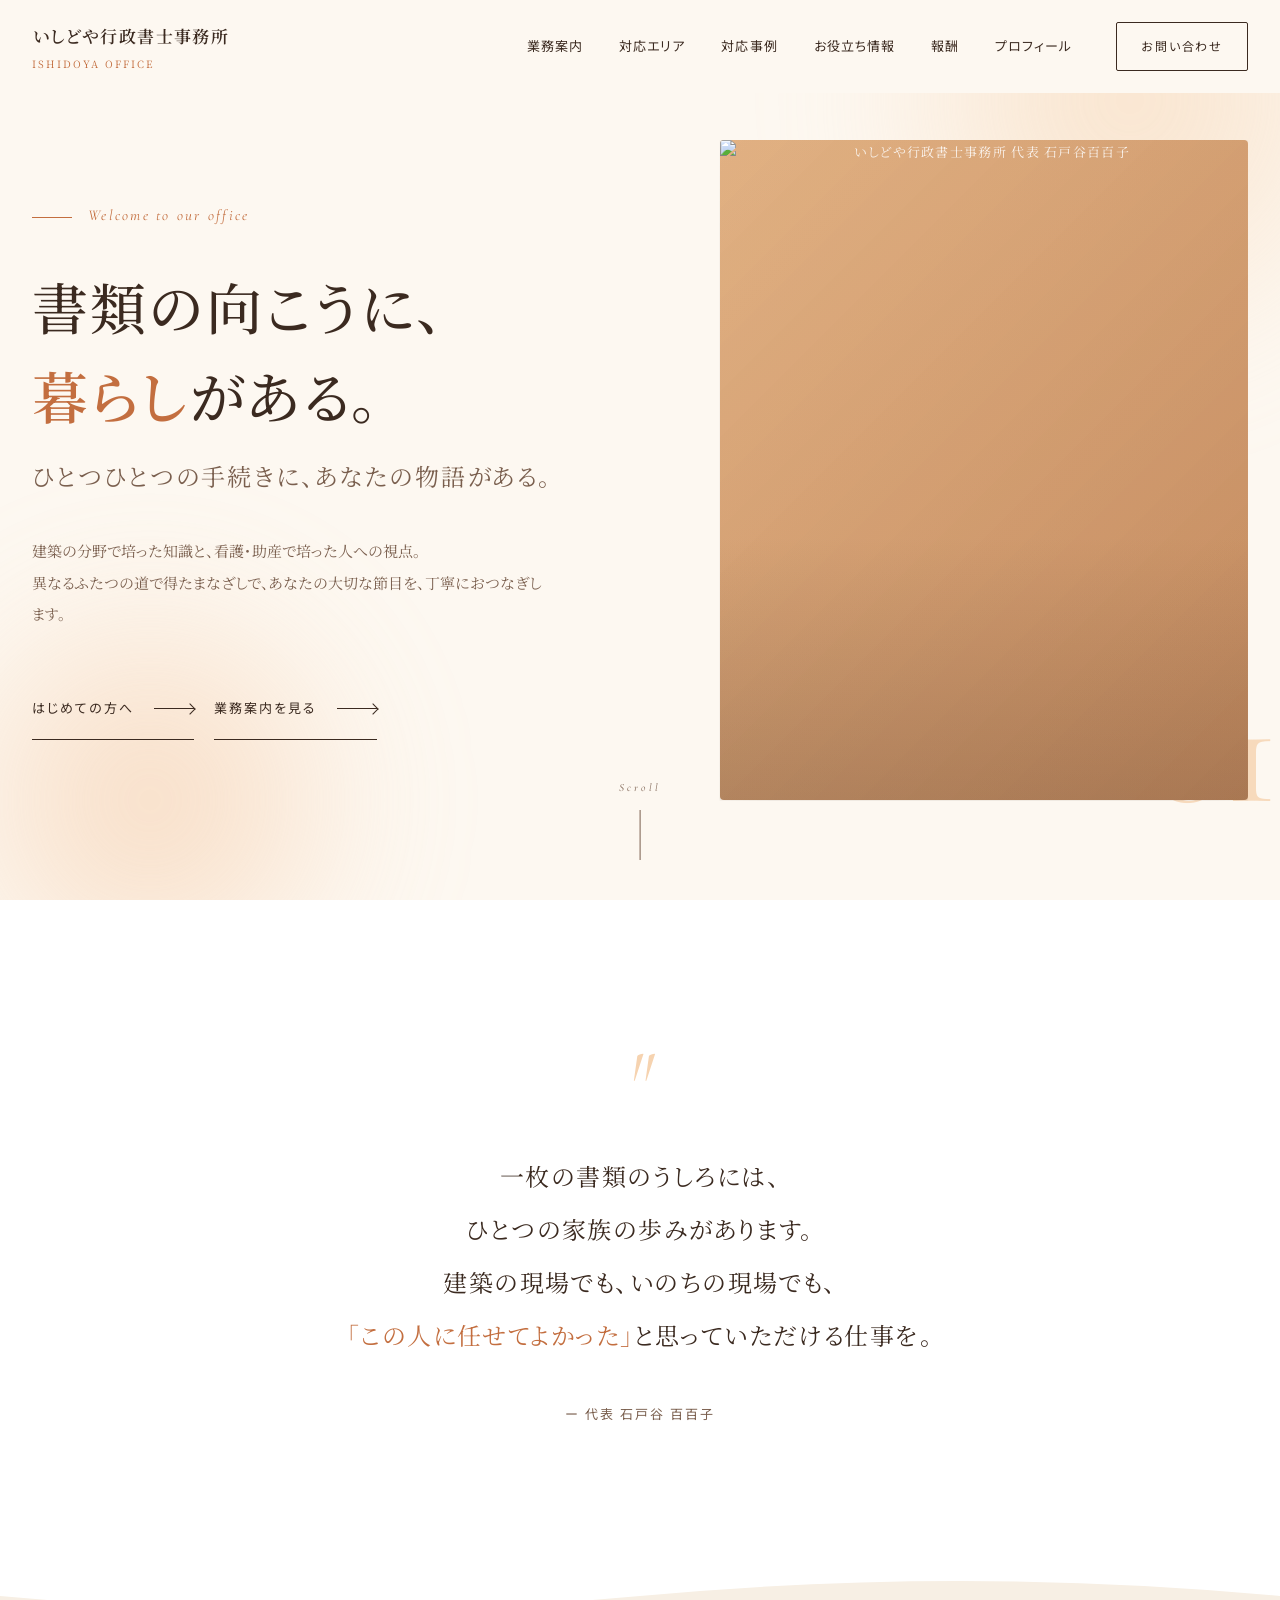
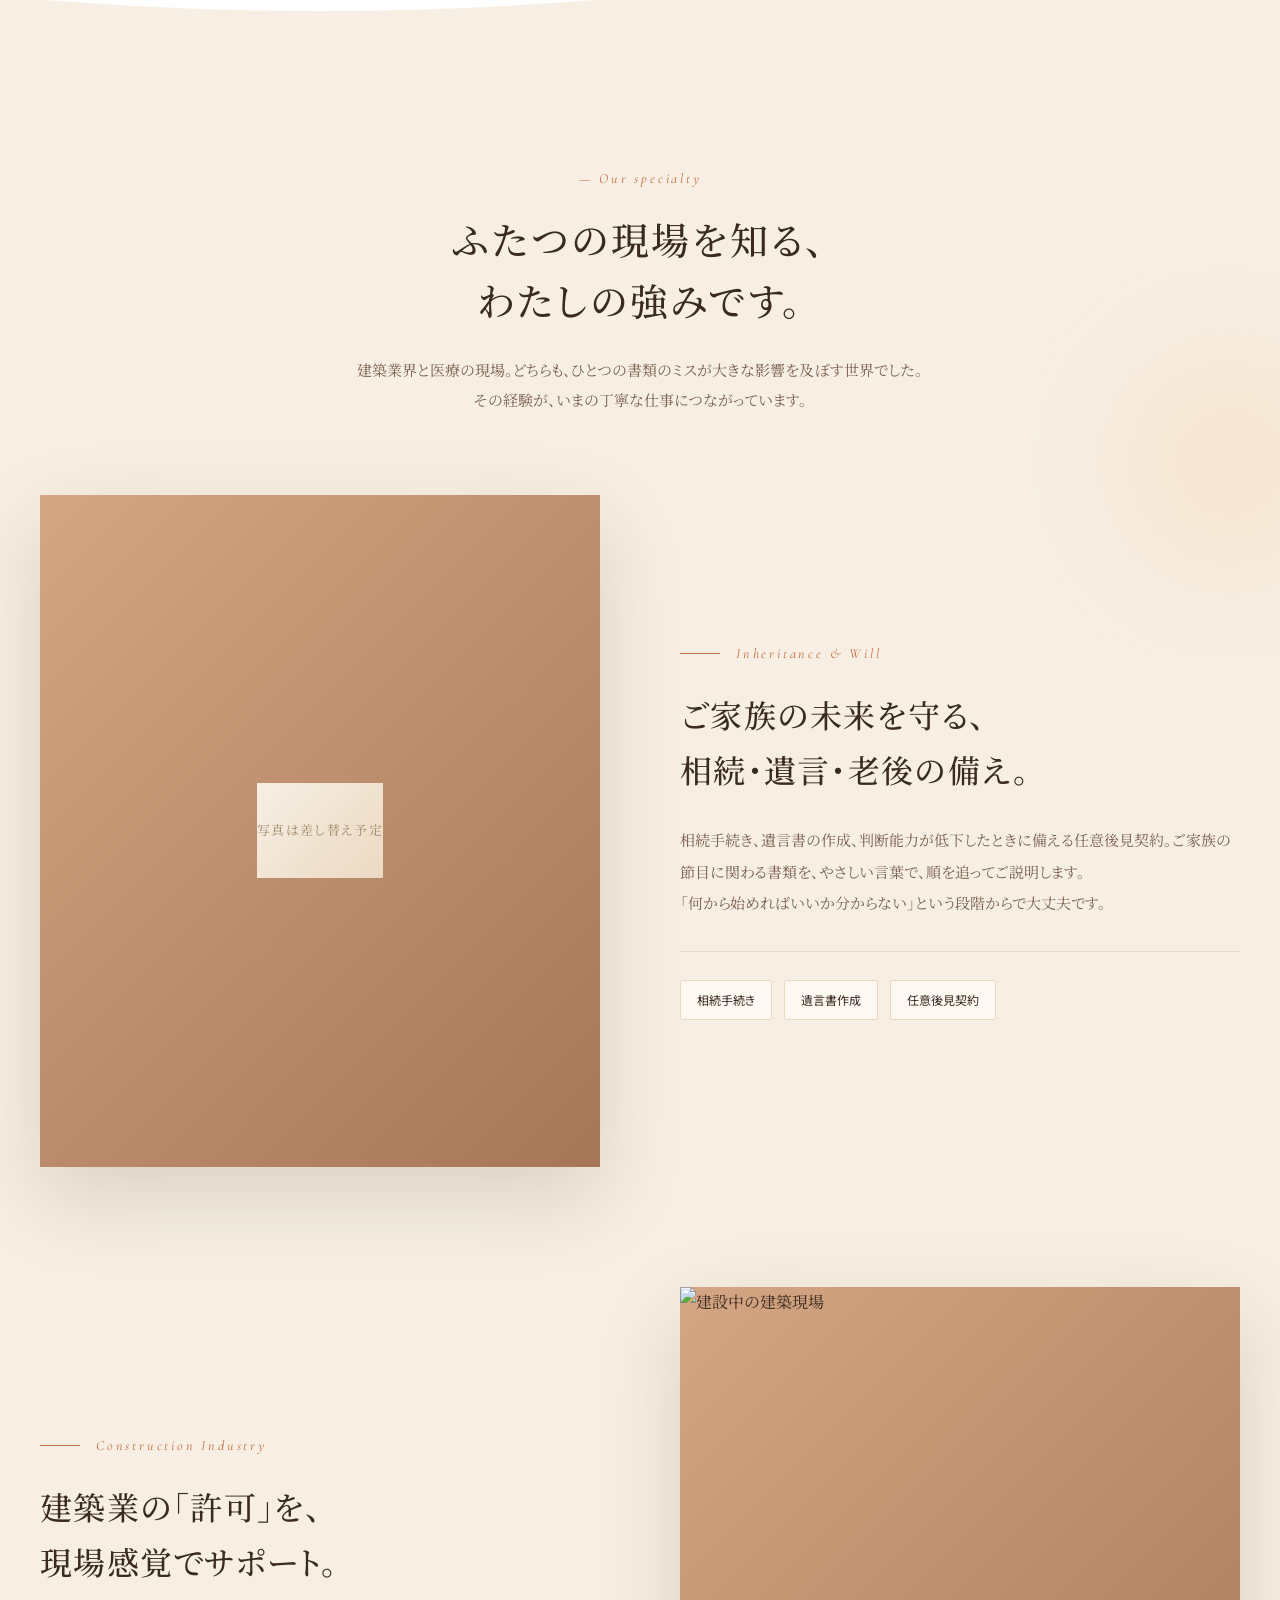
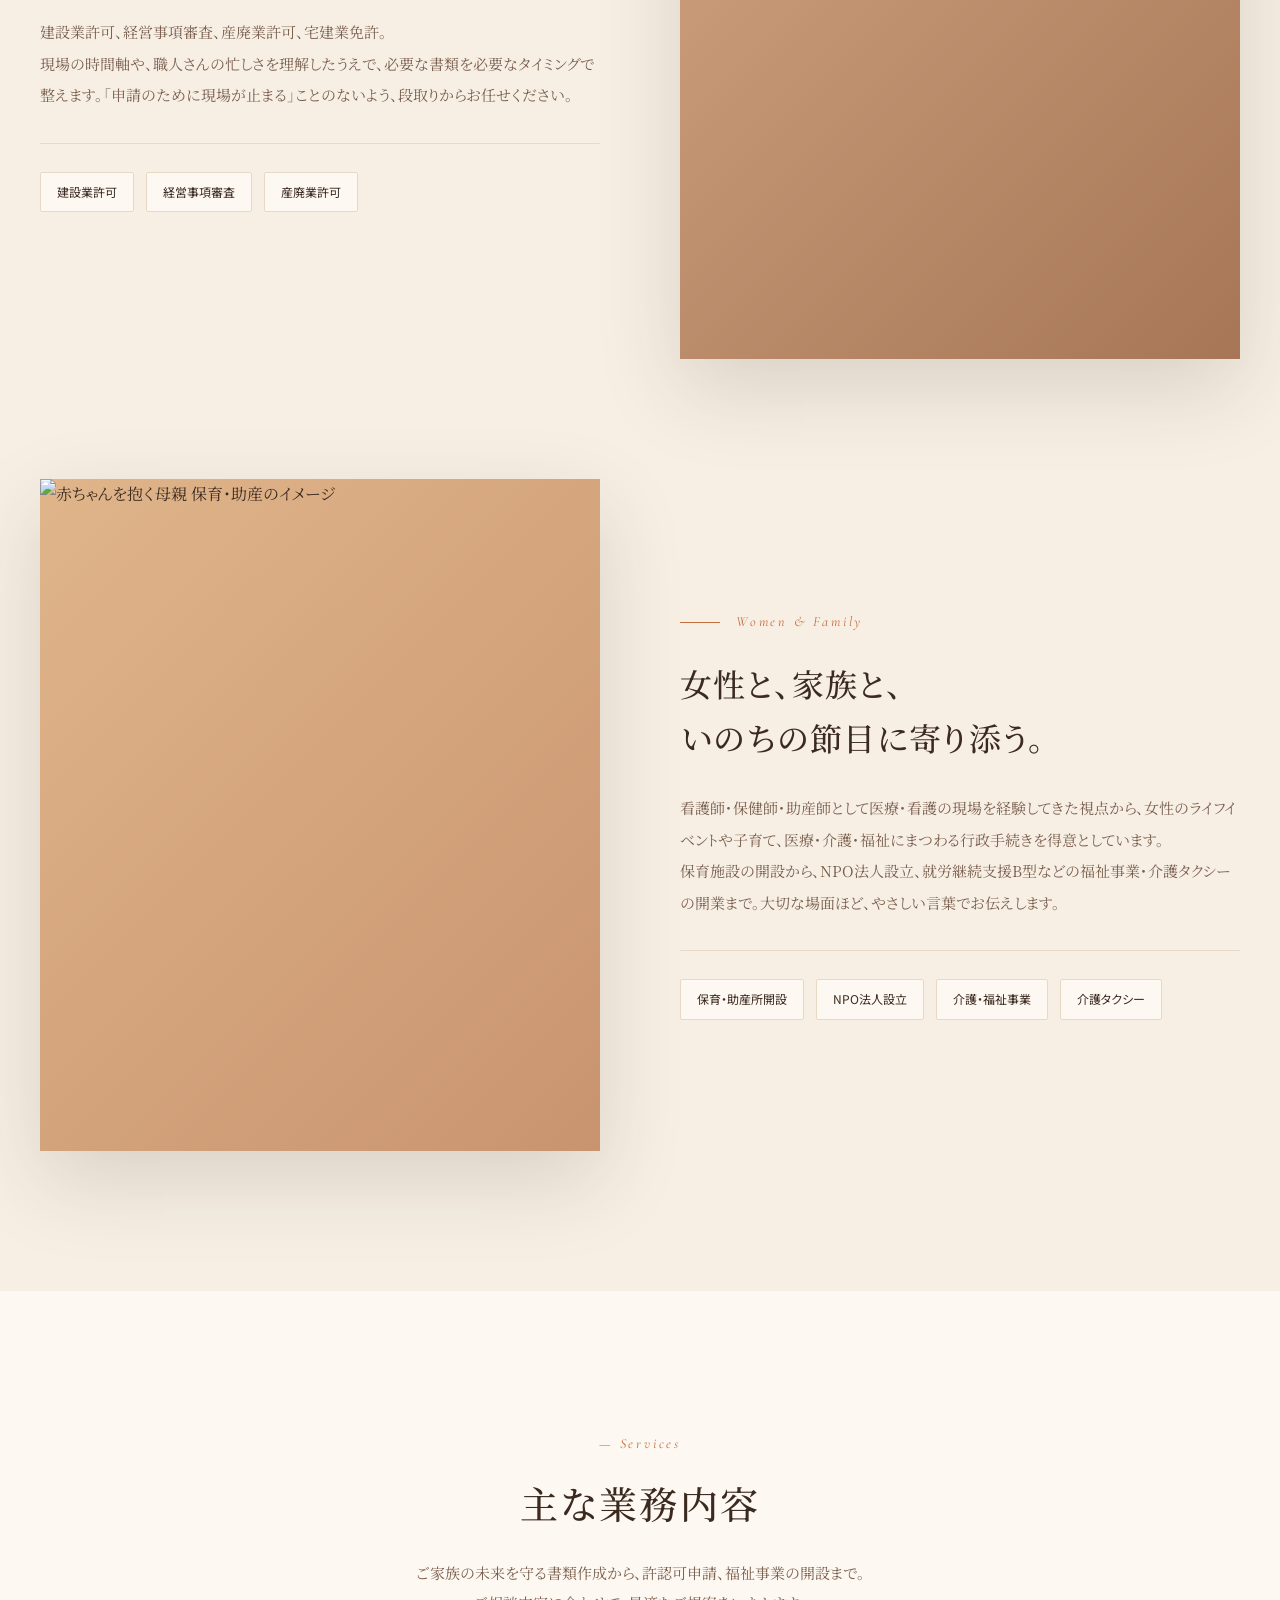
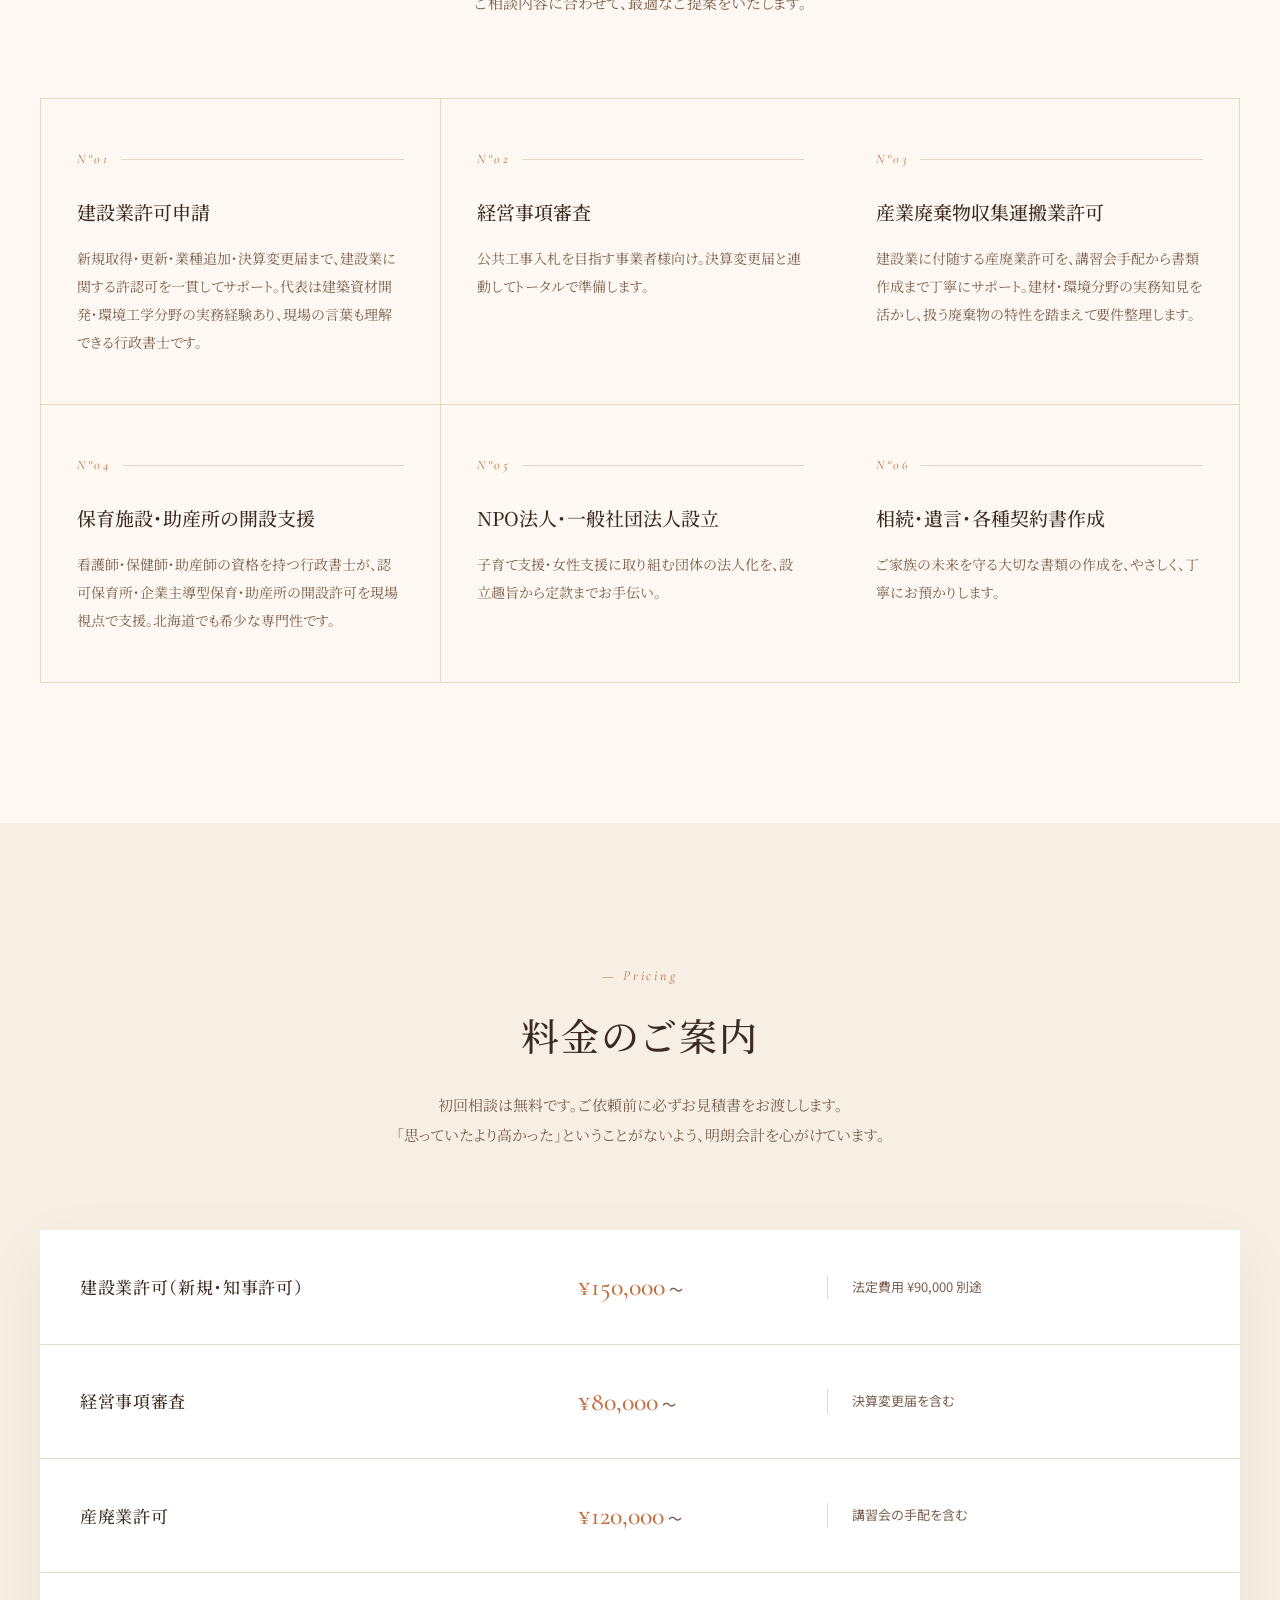
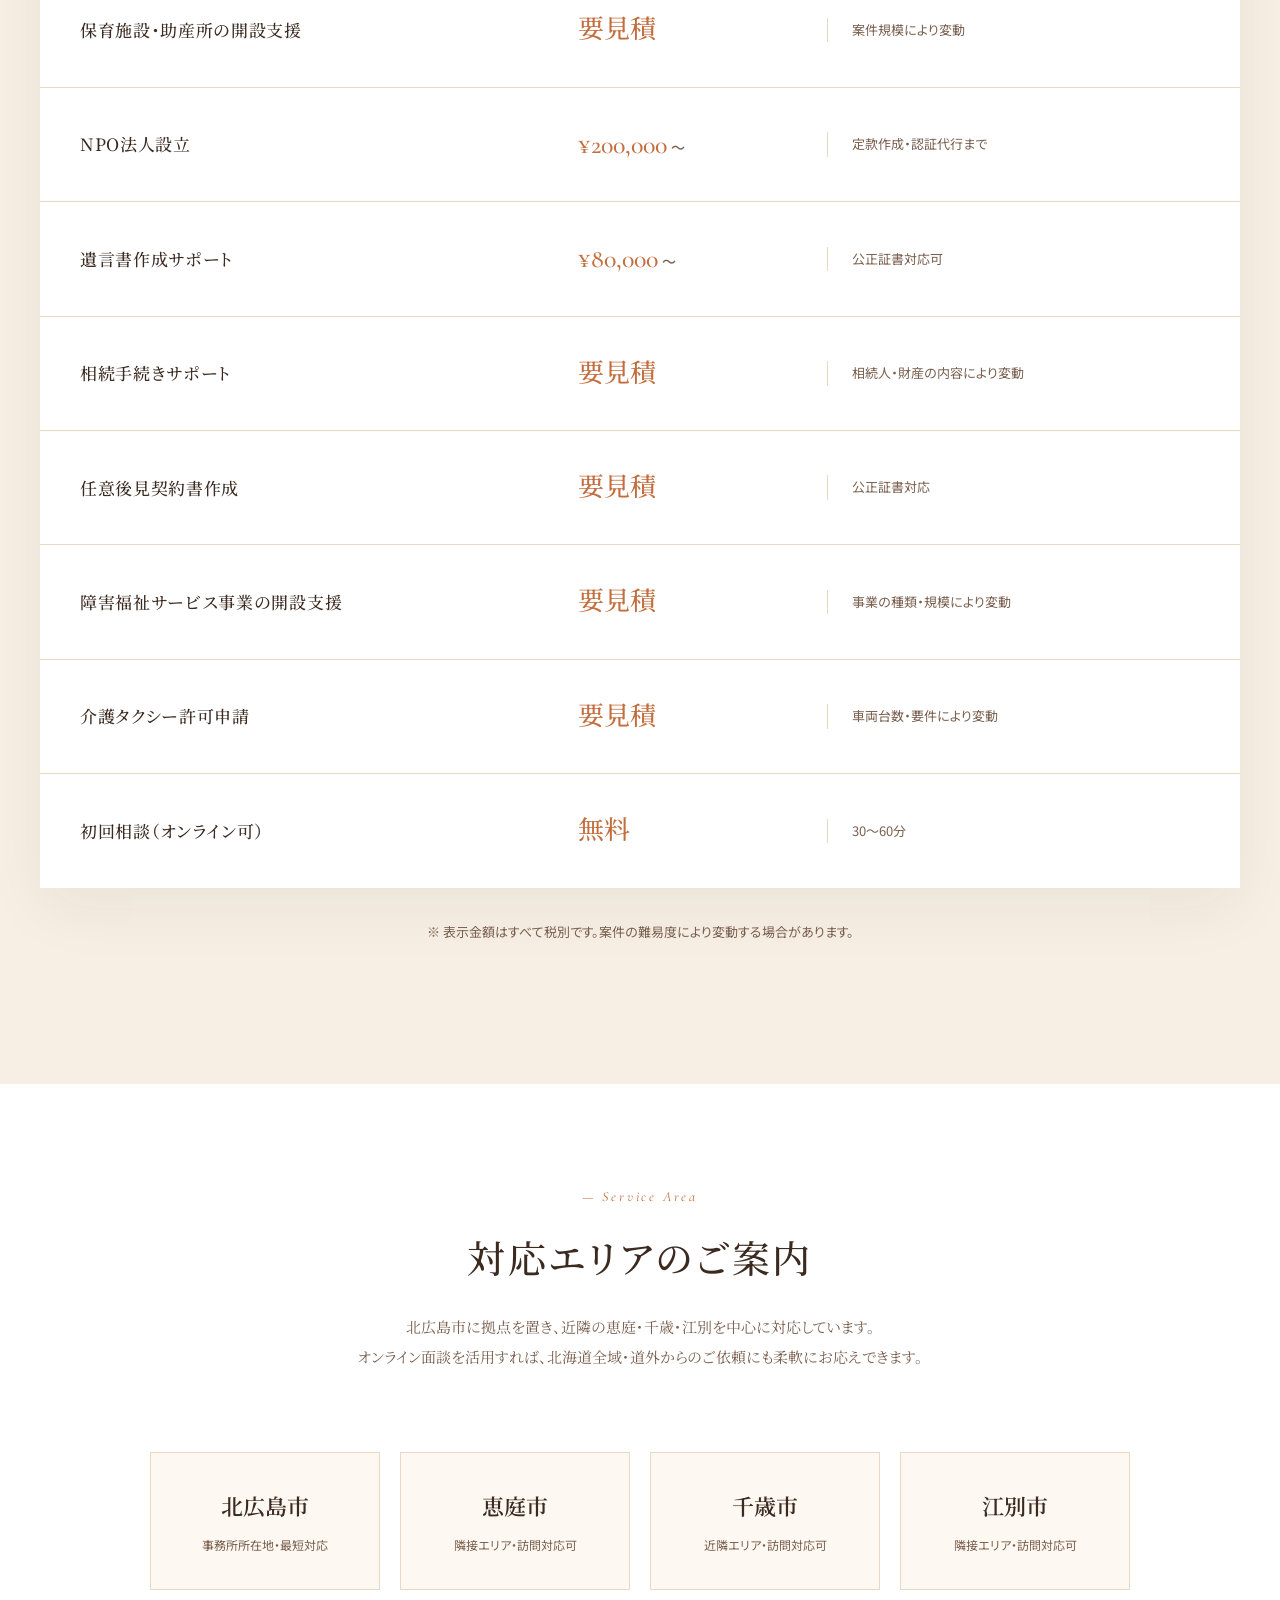
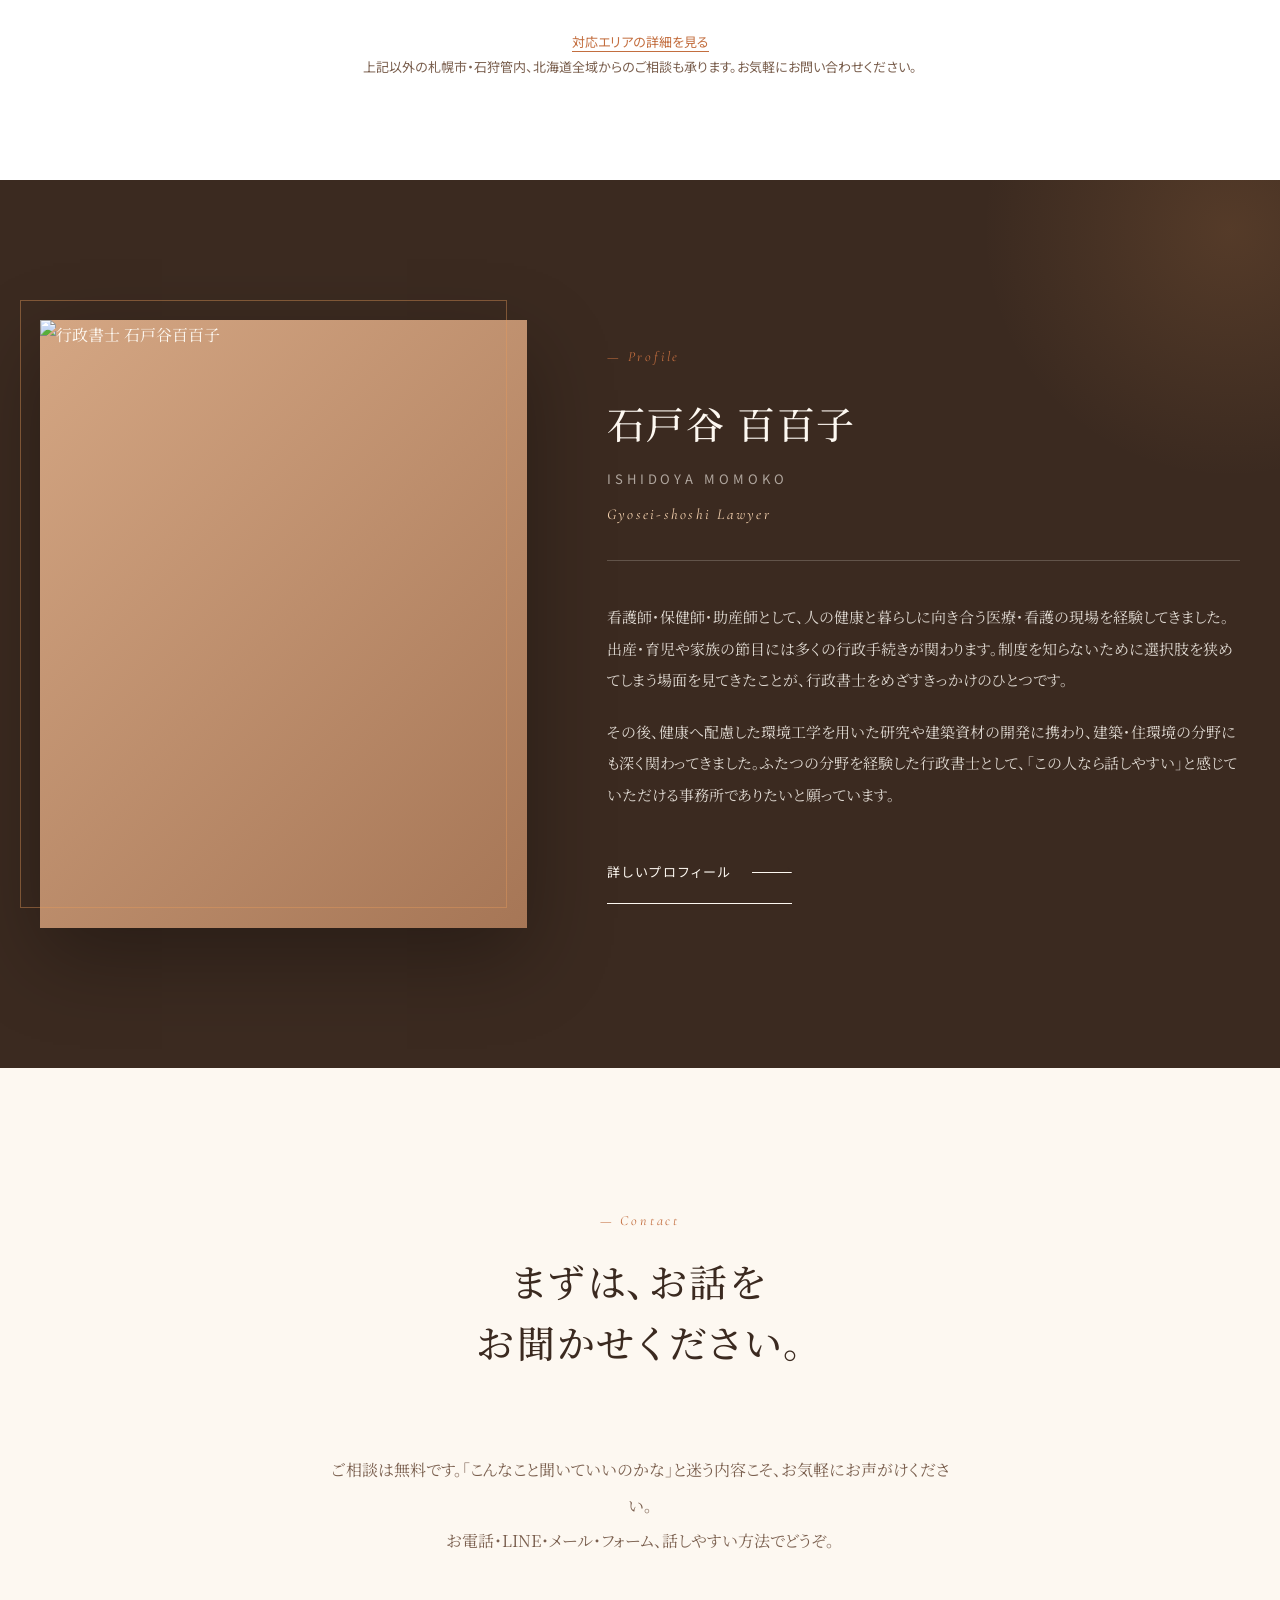
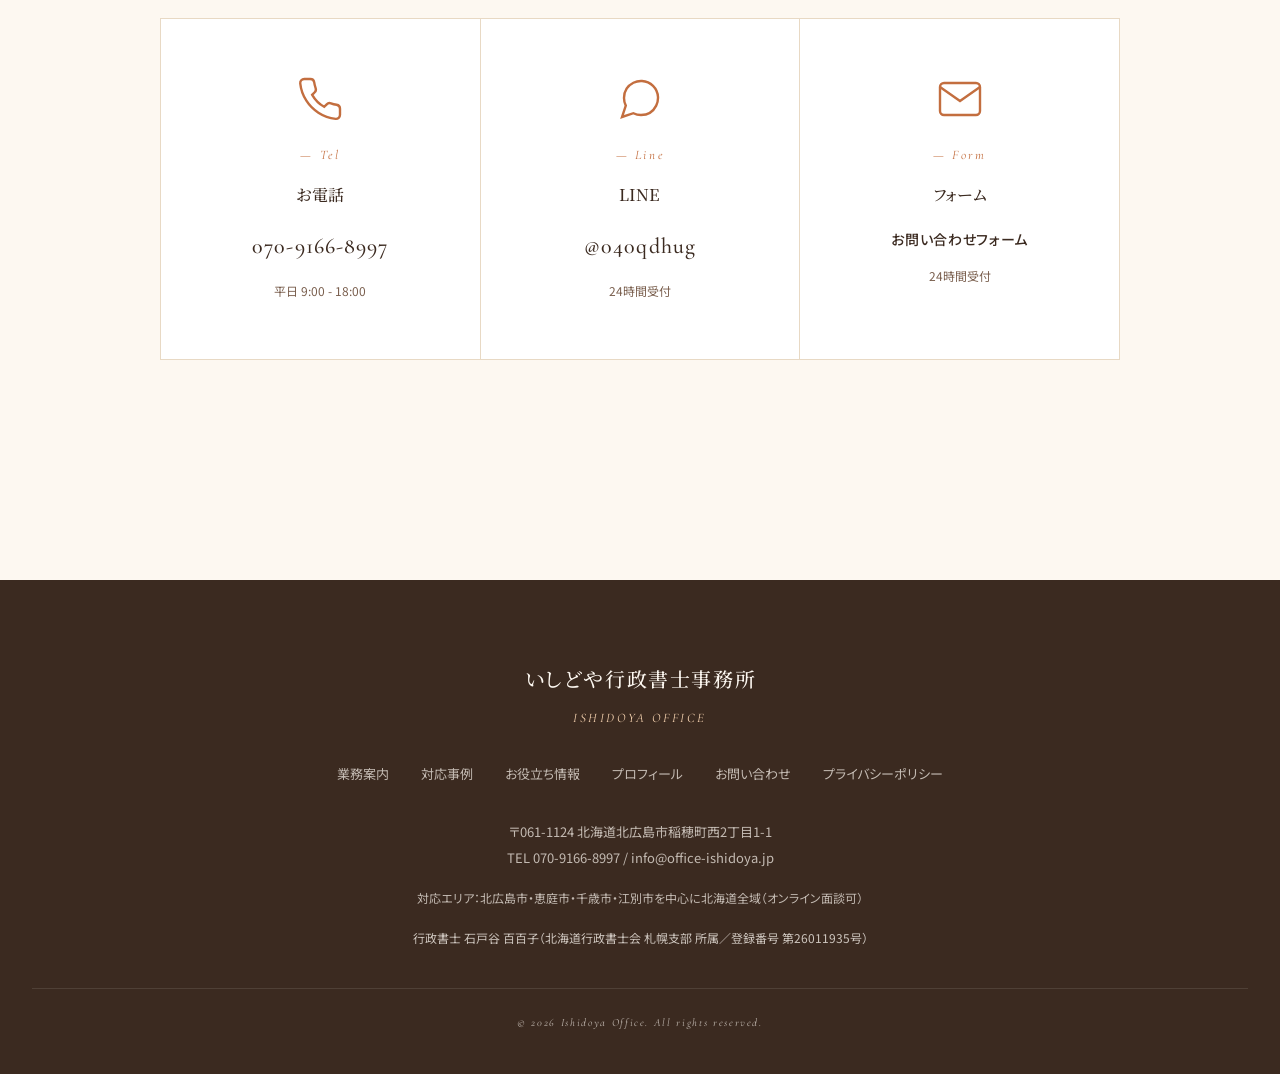
==== index.html @ 7124df92 "表示案: 相続系を先頭にしたTOP・業務案内 Co-Authored-By: Claude Sonnet 5.5 <noreply@anthropic.com>" ====
<!DOCTYPE html><html lang="ja"> <head><meta name="robots" content="noindex,nofollow"><meta charset="UTF-8"><meta name="viewport" content="width=device-width, initial-scale=1.0"><meta name="format-detection" content="telephone=no"><title>いしどや行政書士事務所｜北広島・恵庭・千歳・江別の行政書士</title><meta name="description" content="北広島・恵庭・千歳・江別エリアの行政書士事務所。建設業許可・経営事項審査・産廃業許可から、保育/助産所開設・NPO法人設立・相続・遺言まで対応。看護・助産の知識と建築分野の理解を活かし、地元密着で丁寧にサポートします。初回相談無料・オンライン面談可。"><meta property="og:type" content="website"><meta property="og:title" content="いしどや行政書士事務所｜北広島・恵庭・千歳・江別の行政書士"><meta property="og:description" content="北広島・恵庭・千歳・江別エリアの行政書士事務所。建設業許可・経営事項審査・産廃業許可から、保育/助産所開設・NPO法人設立・相続・遺言まで対応。看護・助産の知識と建築分野の理解を活かし、地元密着で丁寧にサポートします。初回相談無料・オンライン面談可。"><meta property="og:image" content="https://office-ishidoya.jp/ogp.jpg"><meta property="og:site_name" content="いしどや行政書士事務所"><meta property="og:locale" content="ja_JP"><meta name="twitter:card" content="summary_large_image"><meta name="twitter:title" content="いしどや行政書士事務所｜北広島・恵庭・千歳・江別の行政書士"><meta name="twitter:description" content="北広島・恵庭・千歳・江別エリアの行政書士事務所。建設業許可・経営事項審査・産廃業許可から、保育/助産所開設・NPO法人設立・相続・遺言まで対応。看護・助産の知識と建築分野の理解を活かし、地元密着で丁寧にサポートします。初回相談無料・オンライン面談可。"><meta name="twitter:image" content="https://office-ishidoya.jp/ogp.jpg"><link rel="icon" href="https://office-ishidoya.jp/favicon.ico"><link rel="apple-touch-icon" href="https://office-ishidoya.jp/apple-touch-icon.png"><link rel="preconnect" href="https://fonts.googleapis.com"><link rel="preconnect" href="https://fonts.gstatic.com" crossorigin><link href="https://fonts.googleapis.com/css2?family=Noto+Serif+JP:wght@400;500;600;700&family=Noto+Sans+JP:wght@300;400;500;700&family=Cormorant+Garamond:ital,wght@0,400;0,500;1,400;1,500&display=swap" rel="stylesheet">  <noscript><style>.preloader{display:none !important}</style></noscript><link rel="stylesheet" href="style.css"></head> <body><header class="site-header" id="site-header"> <div class="nav-inner"> <a href="./" class="logo">
いしどや行政書士事務所
<small>ISHIDOYA OFFICE</small> </a> <input type="checkbox" id="nav-toggle" class="nav-toggle" aria-label="メニューを開閉"> <label for="nav-toggle" class="nav-burger" aria-hidden="true"> <span></span><span></span><span></span> </label> <nav class="nav-links" aria-label="メインナビゲーション"> <a href="services/">業務案内</a> <a href="https://office-ishidoya.jp/area/">対応エリア</a> <a href="https://office-ishidoya.jp/cases/">対応事例</a> <a href="https://office-ishidoya.jp/blog/">お役立ち情報</a> <a href="https://office-ishidoya.jp/pricing/">報酬</a> <a href="https://office-ishidoya.jp/profile/">プロフィール</a> <a href="https://office-ishidoya.jp/contact/" class="nav-cta">お問い合わせ</a> </nav> </div> </header><main>    <section class="hero" aria-label="メインビジュアル"> <div class="hero-bg"> <div class="blob blob-1"></div> <div class="blob blob-2"></div> </div> <div class="hero-side-text">ISHIDOYA LEGAL OFFICE</div> <div class="hero-inner"> <div> <span class="hero-en fade-up in">Welcome to our office</span> <h1> <span class="line-reveal in"><span>書類の向こうに、</span></span> <span class="line-reveal delay-1 in"><span><span class="accent">暮らし</span>がある。</span></span> <span class="line-reveal delay-2 in"><span class="small">ひとつひとつの手続きに、あなたの物語がある。</span></span> </h1> <p class="hero-lead fade-up delay-2 in">
建築の分野で培った知識と、看護・助産で培った人への視点。<br>
異なるふたつの道で得たまなざしで、あなたの大切な節目を、丁寧におつなぎします。
</p> <div class="hero-buttons fade-up delay-3 in"> <a href="https://office-ishidoya.jp/contact/" class="btn-line magnet">
はじめての方へ <span class="arrow"></span> </a> <a href="services/" class="btn-line magnet">
業務案内を見る <span class="arrow"></span> </a> </div> </div> <div class="hero-visual" data-parallax> <div class="hero-number">01</div> <div class="hero-photo-main clip-reveal in"> <img src="https://office-ishidoya.jp/_astro/hero.Ci2qoU_f_Z2eSHnj.webp" srcset="https://office-ishidoya.jp/_astro/hero.Ci2qoU_f_Zp2M7q.webp 480w, https://office-ishidoya.jp/_astro/hero.Ci2qoU_f_ZA1BkM.webp 960w" alt="いしどや行政書士事務所 代表 石戸谷百百子" sizes="(max-width: 820px) 90vw, 40vw" loading="eager" decoding="async" fetchpriority="auto" width="1108" height="1477" class="photo-fill"> </div> </div> </div> <div class="scroll-ind">Scroll</div> </section>  <section class="message" id="message" aria-label="代表メッセージ"> <div class="message-inner"> <div class="message-mark fade-up in">"</div> <p class="message-text fade-up delay-1 in">
一枚の書類のうしろには、<br>
ひとつの家族の歩みがあります。<br>
建築の現場でも、いのちの現場でも、<br> <span style="color: var(--orange-deep);">「この人に任せてよかった」</span>と思っていただける仕事を。
</p> <p class="message-sign fade-up delay-2 in">ー 代表 石戸谷 百百子</p> </div> </section> <div class="wave-divider" style="background: #ffffff;"> <svg viewBox="0 0 1200 60" preserveAspectRatio="none" aria-hidden="true"> <path d="M0,30 Q300,60 600,30 T1200,30 L1200,60 L0,60 Z" fill="#F7EFE4"></path> </svg> </div>  <section class="pillars" id="pillars" aria-label="専門分野"> <div class="section-inner"> <div class="section-head center fade-up in"> <span class="section-en">— Our specialty</span> <h2 class="section-title">ふたつの現場を知る、<br>わたしの強みです。</h2> <p class="section-desc">建築業界と医療の現場。どちらも、ひとつの書類のミスが大きな影響を及ぼす世界でした。<br>その経験が、いまの丁寧な仕事につながっています。</p> </div> <div class="pillar-list"> <article class="pillar-item"> <div class="pillar-visual fade-up in"> <div style="aspect-ratio:4/3;background:linear-gradient(135deg,#F7EFE4,#EBD9C2);display:flex;align-items:center;justify-content:center;color:#a08868;font-size:13px;letter-spacing:.1em;border-radius:inherit">写真は差し替え予定</div> </div> <div class="fade-up delay-1 in"> <div class="pillar-subtitle en">Inheritance &amp; Will</div> <h3>ご家族の未来を守る、<br>相続・遺言・老後の備え。</h3> <p class="pillar-body"> 相続手続き、遺言書の作成、判断能力が低下したときに備える任意後見契約。ご家族の節目に関わる書類を、やさしい言葉で、順を追ってご説明します。<br> 「何から始めればいいか分からない」という段階からで大丈夫です。 </p> <div class="pillar-tags"> <a href="https://office-ishidoya.jp/services/inheritance/" class="pillar-tag">相続手続き</a> <a href="https://office-ishidoya.jp/services/inheritance/" class="pillar-tag">遺言書作成</a> <a href="https://office-ishidoya.jp/services/inheritance/" class="pillar-tag">任意後見契約</a> </div> </div> </article> <article class="pillar-item"> <div class="pillar-visual fade-up in"> <img src="https://office-ishidoya.jp/_astro/construction-site.DVRuu55I_Z2wTPar.webp" srcset="https://office-ishidoya.jp/_astro/construction-site.DVRuu55I_oFnJS.webp 420w, https://office-ishidoya.jp/_astro/construction-site.DVRuu55I_Z1GmnE5.webp 840w" alt="建設中の建築現場" sizes="(max-width: 900px) 90vw, 45vw" loading="lazy" decoding="async" fetchpriority="auto" width="1600" height="1199" class="photo-fill"> </div> <div class="fade-up delay-1 in"> <div class="pillar-subtitle en">Construction Industry</div> <h3>建築業の「許可」を、<br>現場感覚でサポート。</h3> <p class="pillar-body">
建設業許可、経営事項審査、産廃業許可、宅建業免許。<br>
現場の時間軸や、職人さんの忙しさを理解したうえで、必要な書類を必要なタイミングで整えます。「申請のために現場が止まる」ことのないよう、段取りからお任せください。
</p> <div class="pillar-tags"> <a href="https://office-ishidoya.jp/services/construction/" class="pillar-tag">建設業許可</a> <a href="https://office-ishidoya.jp/services/keishin/" class="pillar-tag">経営事項審査</a> <a href="https://office-ishidoya.jp/services/sanpai/" class="pillar-tag">産廃業許可</a> </div> </div> </article> <article class="pillar-item"> <div class="pillar-visual pillar-visual-2 fade-up in"> <img src="https://office-ishidoya.jp/_astro/childcare-family.wb3W0lWc_Z1aistI.webp" srcset="https://office-ishidoya.jp/_astro/childcare-family.wb3W0lWc_1Pi3lc.webp 420w, https://office-ishidoya.jp/_astro/childcare-family.wb3W0lWc_Zsmtwo.webp 840w" alt="赤ちゃんを抱く母親 保育・助産のイメージ" sizes="(max-width: 900px) 90vw, 45vw" loading="lazy" decoding="async" fetchpriority="auto" width="1600" height="1066" class="photo-fill"> </div> <div class="fade-up delay-1 in"> <div class="pillar-subtitle en">Women &amp; Family</div> <h3>女性と、家族と、<br>いのちの節目に寄り添う。</h3> <p class="pillar-body">
看護師・保健師・助産師として医療・看護の現場を経験してきた視点から、女性のライフイベントや子育て、医療・介護・福祉にまつわる行政手続きを得意としています。<br>
保育施設の開設から、NPO法人設立、就労継続支援B型などの福祉事業・介護タクシーの開業まで。大切な場面ほど、やさしい言葉でお伝えします。
</p> <div class="pillar-tags"> <a href="https://office-ishidoya.jp/services/midwife/" class="pillar-tag">保育・助産所開設</a> <a href="https://office-ishidoya.jp/services/npo/" class="pillar-tag">NPO法人設立</a> <a href="services/#care" class="pillar-tag">介護・福祉事業</a> <a href="services/#care" class="pillar-tag">介護タクシー</a> </div> </div> </article> </div> </div> </section>  <section class="services-section" id="services" aria-label="業務内容"> <div class="section-inner"> <div class="section-head center fade-up in"> <span class="section-en">— Services</span> <h2 class="section-title">主な業務内容</h2> <p class="section-desc">ご家族の未来を守る書類作成から、許認可申請、福祉事業の開設まで。<br>ご相談内容に合わせて、最適なご提案をいたします。</p> </div> <div class="services-grid"> <a href="https://office-ishidoya.jp/services/construction/" class="service-card tilt-card fade-up  in"> <div class="service-num">N°01</div> <h4 class="service-title">建設業許可申請</h4> <p>新規取得・更新・業種追加・決算変更届まで、建設業に関する許認可を一貫してサポート。代表は建築資材開発・環境工学分野の実務経験あり、現場の言葉も理解できる行政書士です。</p> </a><a href="https://office-ishidoya.jp/services/keishin/" class="service-card tilt-card fade-up delay-1 in"> <div class="service-num">N°02</div> <h4 class="service-title">経営事項審査</h4> <p>公共工事入札を目指す事業者様向け。決算変更届と連動してトータルで準備します。</p> </a><a href="https://office-ishidoya.jp/services/sanpai/" class="service-card tilt-card fade-up delay-2 in"> <div class="service-num">N°03</div> <h4 class="service-title">産業廃棄物収集運搬業許可</h4> <p>建設業に付随する産廃業許可を、講習会手配から書類作成まで丁寧にサポート。建材・環境分野の実務知見を活かし、扱う廃棄物の特性を踏まえて要件整理します。</p> </a><a href="https://office-ishidoya.jp/services/midwife/" class="service-card tilt-card fade-up  in"> <div class="service-num">N°04</div> <h4 class="service-title">保育施設・助産所の開設支援</h4> <p>看護師・保健師・助産師の資格を持つ行政書士が、認可保育所・企業主導型保育・助産所の開設許可を現場視点で支援。北海道でも希少な専門性です。</p> </a><a href="https://office-ishidoya.jp/services/npo/" class="service-card tilt-card fade-up delay-1 in"> <div class="service-num">N°05</div> <h4 class="service-title">NPO法人・一般社団法人設立</h4> <p>子育て支援・女性支援に取り組む団体の法人化を、設立趣旨から定款までお手伝い。</p> </a><a href="https://office-ishidoya.jp/services/inheritance/" class="service-card tilt-card fade-up delay-2 in"> <div class="service-num">N°06</div> <h4 class="service-title">相続・遺言・各種契約書作成</h4> <p>ご家族の未来を守る大切な書類の作成を、やさしく、丁寧にお預かりします。</p> </a> </div> </div> </section>  <section class="pricing" id="pricing" aria-label="料金案内"> <div class="section-inner"> <div class="section-head center fade-up in"> <span class="section-en">— Pricing</span> <h2 class="section-title">料金のご案内</h2> <p class="section-desc">初回相談は無料です。ご依頼前に必ずお見積書をお渡しします。<br>「思っていたより高かった」ということがないよう、明朗会計を心がけています。</p> </div> <div class="pricing-wrap fade-up in"> <div class="price-row"> <div class="price-name">建設業許可（新規・知事許可）</div> <div class="price-amount">¥150,000<small>〜</small></div> <div class="price-desc">法定費用 ¥90,000 別途</div> </div><div class="price-row"> <div class="price-name">経営事項審査</div> <div class="price-amount">¥80,000<small>〜</small></div> <div class="price-desc">決算変更届を含む</div> </div><div class="price-row"> <div class="price-name">産廃業許可</div> <div class="price-amount">¥120,000<small>〜</small></div> <div class="price-desc">講習会の手配を含む</div> </div><div class="price-row"> <div class="price-name">保育施設・助産所の開設支援</div> <div class="price-amount">要見積</div> <div class="price-desc">案件規模により変動</div> </div><div class="price-row"> <div class="price-name">NPO法人設立</div> <div class="price-amount">¥200,000<small>〜</small></div> <div class="price-desc">定款作成・認証代行まで</div> </div><div class="price-row"> <div class="price-name">遺言書作成サポート</div> <div class="price-amount">¥80,000<small>〜</small></div> <div class="price-desc">公正証書対応可</div> </div> <div class="price-row"> <div class="price-name">相続手続きサポート</div> <div class="price-amount">要見積</div> <div class="price-desc">相続人・財産の内容により変動</div> </div><div class="price-row"> <div class="price-name">任意後見契約書作成</div> <div class="price-amount">要見積</div> <div class="price-desc">公正証書対応</div> </div><div class="price-row"> <div class="price-name">障害福祉サービス事業の開設支援</div> <div class="price-amount">要見積</div> <div class="price-desc">事業の種類・規模により変動</div> </div><div class="price-row"> <div class="price-name">介護タクシー許可申請</div> <div class="price-amount">要見積</div> <div class="price-desc">車両台数・要件により変動</div> </div> <div class="price-row"> <div class="price-name">初回相談（オンライン可）</div> <div class="price-amount">無料</div> <div class="price-desc">30〜60分</div> </div> </div> <p class="pricing-note">※ 表示金額はすべて税別です。案件の難易度により変動する場合があります。</p> </div> </section>  <section class="area" id="area" aria-label="対応エリア"> <div class="section-inner"> <div class="section-head center fade-up in"> <span class="section-en">— Service Area</span> <h2 class="section-title">対応エリアのご案内</h2> <p class="section-desc">北広島市に拠点を置き、近隣の恵庭・千歳・江別を中心に対応しています。<br>オンライン面談を活用すれば、北海道全域・道外からのご依頼にも柔軟にお応えできます。</p> </div> <div class="area-grid fade-up delay-1 in"> <a href="https://office-ishidoya.jp/area/kitahiroshima/" class="area-card"> <div class="area-city">北広島市</div> <div class="area-note">事務所所在地・最短対応</div> </a> <a href="https://office-ishidoya.jp/area/eniwa/" class="area-card"> <div class="area-city">恵庭市</div> <div class="area-note">隣接エリア・訪問対応可</div> </a> <a href="https://office-ishidoya.jp/area/chitose/" class="area-card"> <div class="area-city">千歳市</div> <div class="area-note">近隣エリア・訪問対応可</div> </a> <a href="https://office-ishidoya.jp/area/ebetsu/" class="area-card"> <div class="area-city">江別市</div> <div class="area-note">隣接エリア・訪問対応可</div> </a> </div> <p class="area-note-foot fade-up delay-2 in"> <a href="https://office-ishidoya.jp/area/" style="color: var(--orange-deep); text-decoration: none; border-bottom: 1px solid var(--orange-deep);">対応エリアの詳細を見る</a><br>
上記以外の札幌市・石狩管内、北海道全域からのご相談も承ります。お気軽にお問い合わせください。
</p> </div> </section>  <section class="profile" id="profile" aria-label="代表プロフィール"> <div class="section-inner"> <div class="profile-inner"> <div class="profile-visual fade-up in"> <img src="https://office-ishidoya.jp/_astro/profile-home.QIpimnjZ_Z21gOyT.webp" srcset="https://office-ishidoya.jp/_astro/profile-home.QIpimnjZ_1AmkaJ.webp 420w, https://office-ishidoya.jp/_astro/profile-home.QIpimnjZ_Qw7r1.webp 840w" alt="行政書士 石戸谷百百子" sizes="(max-width: 820px) 90vw, 38vw" loading="lazy" decoding="async" fetchpriority="auto" width="1108" height="1477" class="photo-fill"> </div> <div class="fade-up delay-1 in"> <span class="section-en">— Profile</span> <h3 class="profile-name">石戸谷 百百子</h3> <div class="profile-kana">ISHIDOYA MOMOKO</div> <div class="profile-role">Gyosei-shoshi Lawyer</div> <p class="profile-text">
看護師・保健師・助産師として、人の健康と暮らしに向き合う医療・看護の現場を経験してきました。出産・育児や家族の節目には多くの行政手続きが関わります。制度を知らないために選択肢を狭めてしまう場面を見てきたことが、行政書士をめざすきっかけのひとつです。
</p> <p class="profile-text">
その後、健康へ配慮した環境工学を用いた研究や建築資材の開発に携わり、建築・住環境の分野にも深く関わってきました。ふたつの分野を経験した行政書士として、「この人なら話しやすい」と感じていただける事務所でありたいと願っています。
</p> <div style="margin-top: 32px;"> <a href="https://office-ishidoya.jp/profile/" class="btn-line" style="color: var(--cream); border-color: var(--cream);">
詳しいプロフィール <span class="arrow" style="background: var(--cream);"></span> </a> </div> </div> </div> </div> </section>  <section class="contact" id="contact-cta" aria-label="お問い合わせ"> <div class="section-inner"> <div class="section-head center fade-up in"> <span class="section-en">— Contact</span> <h2 class="section-title">まずは、お話を<br>お聞かせください。</h2>  </div> <p class="contact-text fade-up delay-1 in">
ご相談は無料です。「こんなこと聞いていいのかな」と迷う内容こそ、お気軽にお声がけください。<br>
お電話・LINE・メール・フォーム、話しやすい方法でどうぞ。
</p> <div class="contact-methods fade-up delay-2 in"> <a href="tel:07091668997" class="contact-card"> <div class="contact-icon" aria-hidden="true"> <svg viewBox="0 0 24 24" fill="none" stroke="currentColor" stroke-width="1.2"> <path d="M22 16.92v3a2 2 0 01-2.18 2 19.79 19.79 0 01-8.63-3.07 19.5 19.5 0 01-6-6 19.79 19.79 0 01-3.07-8.67A2 2 0 014.11 2h3a2 2 0 012 1.72 12.84 12.84 0 00.7 2.81 2 2 0 01-.45 2.11L8.09 9.91a16 16 0 006 6l1.27-1.27a2 2 0 012.11-.45 12.84 12.84 0 002.81.7A2 2 0 0122 16.92z"></path> </svg> </div> <div class="contact-label">— Tel</div> <div class="contact-title">お電話</div> <div class="contact-value">070-9166-8997</div> <div class="contact-note">平日 9:00 - 18:00</div> </a> <a href="https://line.me/R/ti/p/@040qdhug" class="contact-card" rel="noopener"> <div class="contact-icon" aria-hidden="true"> <svg viewBox="0 0 24 24" fill="none" stroke="currentColor" stroke-width="1.2"> <path d="M21 11.5a8.38 8.38 0 01-.9 3.8 8.5 8.5 0 01-7.6 4.7 8.38 8.38 0 01-3.8-.9L3 21l1.9-5.7a8.38 8.38 0 01-.9-3.8 8.5 8.5 0 014.7-7.6 8.38 8.38 0 013.8-.9h.5a8.48 8.48 0 018 8v.5z"></path> </svg> </div> <div class="contact-label">— Line</div> <div class="contact-title">LINE</div> <div class="contact-value">@040qdhug</div> <div class="contact-note">24時間受付</div> </a> <a href="https://office-ishidoya.jp/contact/" class="contact-card"> <div class="contact-icon" aria-hidden="true"> <svg viewBox="0 0 24 24" fill="none" stroke="currentColor" stroke-width="1.2"> <path d="M4 4h16c1.1 0 2 .9 2 2v12c0 1.1-.9 2-2 2H4c-1.1 0-2-.9-2-2V6c0-1.1.9-2 2-2z"></path> <polyline points="22,6 12,13 2,6"></polyline> </svg> </div> <div class="contact-label">— Form</div> <div class="contact-title">フォーム</div> <div class="contact-value" style="font-size: 14px; font-family: 'Noto Sans JP';">お問い合わせフォーム</div> <div class="contact-note">24時間受付</div> </a> </div> </div> </section>  </main><footer class="site-footer"> <div class="footer-logo">いしどや行政書士事務所</div> <div class="footer-en">ISHIDOYA OFFICE</div> <nav class="footer-nav" aria-label="フッターナビゲーション"> <a href="services/">業務案内</a> <a href="https://office-ishidoya.jp/cases/">対応事例</a> <a href="https://office-ishidoya.jp/blog/">お役立ち情報</a> <a href="https://office-ishidoya.jp/profile/">プロフィール</a> <a href="https://office-ishidoya.jp/contact/">お問い合わせ</a> <a href="https://office-ishidoya.jp/privacy/">プライバシーポリシー</a> </nav> <div class="footer-info">
〒061-1124 北海道北広島市稲穂町西2丁目1-1<br>
TEL 070-9166-8997 / info@office-ishidoya.jp
</div> <div class="footer-area">
対応エリア：北広島市・恵庭市・千歳市・江別市を中心に北海道全域（オンライン面談可）
</div> <div class="footer-license">
行政書士 石戸谷 百百子（北海道行政書士会 札幌支部 所属／登録番号 第26011935号）
</div> <div class="footer-copy">© 2026 Ishidoya Office. All rights reserved.</div> </footer></body></html>
---- style.css ----
:root{--orange: #E89B5A;--orange-deep: #C36E3F;--orange-light: #F6D3B0;--beige: #F7EFE4;--cream: #FDF8F1;--brown: #3B2A20;--brown-sub: #7A5F4E;--line: #E8D9C4;--white: #ffffff}*{margin:0;padding:0;box-sizing:border-box}html{scroll-behavior:smooth}body{font-family:"Noto Serif JP",serif;color:var(--brown);background:var(--cream);line-height:1.9;font-weight:400;font-feature-settings:"palt";-webkit-font-smoothing:antialiased;overflow-x:hidden}a{color:inherit;text-decoration:none}img{max-width:100%;display:block}.en{font-family:Cormorant Garamond,serif;font-style:italic;letter-spacing:.05em}.fade-up{opacity:0;transform:translateY(40px);transition:opacity 1.2s cubic-bezier(.2,.8,.2,1),transform 1.2s cubic-bezier(.2,.8,.2,1)}.fade-up.in{opacity:1;transform:translateY(0)}.fade-up.delay-1{transition-delay:.15s}.fade-up.delay-2{transition-delay:.3s}.fade-up.delay-3{transition-delay:.45s}.scroll-progress{position:fixed;top:0;left:0;height:2px;width:0;background:linear-gradient(90deg,var(--orange-light),var(--orange-deep));z-index:200;pointer-events:none;transition:width .1s ease-out}.line-reveal{display:block;overflow:hidden}.line-reveal>span{display:inline-block;transform:translateY(110%);transition:transform 1.4s cubic-bezier(.2,.8,.2,1)}.line-reveal.in>span{transform:translateY(0)}.line-reveal.delay-1>span{transition-delay:.15s}.line-reveal.delay-2>span{transition-delay:.3s}.line-reveal.delay-3>span{transition-delay:.45s}.clip-reveal{clip-path:inset(100% 0 0 0);transition:clip-path 1.4s cubic-bezier(.7,0,.3,1)}.clip-reveal.in{clip-path:inset(0 0 0 0)}.preloader{position:fixed;inset:0;z-index:9999;background:var(--cream);display:flex;align-items:center;justify-content:center;transition:opacity .7s ease,visibility .7s ease}.preloader.done{opacity:0;visibility:hidden}.preloader-inner{display:flex;flex-direction:column;align-items:center;gap:22px}.preloader-name{font-family:"Noto Serif JP",serif;font-size:16px;font-weight:500;letter-spacing:.25em;padding-left:.25em;color:var(--brown);opacity:0;transform:translateY(8px);animation:preIn .9s cubic-bezier(.2,.7,.2,1) .32s forwards}.preloader-bar{width:120px;height:1px;background:var(--line);overflow:hidden;position:relative}.preloader-bar span{position:absolute;inset:0;background:var(--orange-deep);transform:scaleX(0);transform-origin:left;animation:preBar 1.3s cubic-bezier(.4,0,.2,1) .45s forwards}@keyframes preIn{to{opacity:1;transform:translateY(0) scale(1)}}@keyframes preBar{to{transform:scaleX(1)}}@media(prefers-reduced-motion:reduce){.preloader-name{animation:none;opacity:1;transform:none}.preloader-bar span{animation:none;transform:scaleX(1)}}.photo-fill{position:absolute;inset:0;z-index:0;width:100%;height:100%;object-fit:cover;object-position:center 25%;display:block}.tilt-card{transition:transform .4s cubic-bezier(.2,.8,.2,1),box-shadow .4s ease;will-change:transform;transform-style:preserve-3d}.tilt-card:hover{transform:perspective(1000px) rotateX(2deg) rotateY(-2deg) translateY(-3px);box-shadow:0 20px 40px #3b2a2014}.magnet{transition:transform .3s cubic-bezier(.2,.8,.2,1);will-change:transform}.magnet>*{pointer-events:none}.count-up{font-family:Cormorant Garamond,serif;font-weight:500;font-size:56px;color:var(--orange-deep);line-height:1;display:block}.count-up+.count-label{font-family:Noto Sans JP;font-size:13px;color:var(--brown-sub);letter-spacing:.15em;margin-top:8px;display:block}.stats-grid{display:grid;grid-template-columns:repeat(3,1fr);gap:40px;max-width:800px;margin:80px auto 0;padding-top:60px;border-top:1px solid rgba(253,248,241,.2)}.stat-item{text-align:center}@media(max-width:820px){.stats-grid{grid-template-columns:1fr;gap:32px}.count-up{font-size:42px}}header.site-header{position:fixed;top:0;left:0;right:0;z-index:100;padding:20px 0;transition:padding .4s ease,box-shadow .4s ease;background-color:#fdf8f1}header.site-header.scrolled{padding:14px 0;box-shadow:0 1px 20px #3b2a200f}.nav-inner{max-width:1280px;margin:0 auto;padding:0 32px;display:flex;justify-content:space-between;align-items:center}.logo{font-family:"Noto Serif JP",serif;font-size:17px;font-weight:600;color:var(--brown);letter-spacing:.08em}.logo small{display:block;font-size:10px;color:var(--orange-deep);font-weight:400;letter-spacing:.2em;margin-top:2px}.nav-links{display:flex;gap:36px;align-items:center;font-size:13px;letter-spacing:.08em;font-family:Noto Sans JP}.nav-links a:not(.nav-cta){position:relative;transition:.3s;color:var(--brown)}.nav-links a:not(.nav-cta):after{content:"";position:absolute;bottom:-6px;left:50%;width:0;height:1px;background:var(--orange-deep);transition:.4s ease;transform:translate(-50%)}.nav-links a:not(.nav-cta):hover:after{width:100%}.nav-cta{font-family:Noto Sans JP;font-size:12px;letter-spacing:.15em;color:var(--brown);padding:12px 24px;border:1px solid var(--brown);border-radius:2px;transition:.4s ease;position:relative;overflow:hidden;z-index:1;margin-left:8px}.nav-cta:before{content:"";position:absolute;top:0;left:-100%;width:100%;height:100%;background:var(--brown);transition:.4s ease;z-index:-1}.nav-cta:hover{color:#fff}.nav-cta:hover:before{left:0}.nav-toggle,.nav-burger{display:none}@media(max-width:820px){.nav-burger{display:flex;flex-direction:column;justify-content:center;gap:5px;width:32px;height:32px;cursor:pointer;z-index:110}.nav-burger span{display:block;width:24px;height:1.5px;background:var(--brown);transition:.3s ease}.nav-toggle:checked+.nav-burger span:nth-child(1){transform:translateY(6.5px) rotate(45deg)}.nav-toggle:checked+.nav-burger span:nth-child(2){opacity:0}.nav-toggle:checked+.nav-burger span:nth-child(3){transform:translateY(-6.5px) rotate(-45deg)}.nav-links{position:fixed;top:0;right:0;bottom:0;width:min(78vw,320px);padding:96px 36px 36px;flex-direction:column;gap:28px;align-items:stretch;background-color:#fdf8f1;box-shadow:-8px 0 32px #3b2a201f;transform:translate(100%);transition:transform .35s ease;font-size:16px;z-index:105}.nav-toggle:checked~.nav-links{transform:translate(0)}.nav-links a:not(.nav-cta){padding:12px 0;border-bottom:1px dashed var(--line)}.nav-links a:not(.nav-cta):after{display:none}.nav-cta{margin:8px 0 0;padding:16px 24px;text-align:center;font-size:13px;letter-spacing:.12em}}.hero{min-height:100vh;position:relative;overflow:hidden;display:flex;align-items:center;padding:140px 32px 100px;background:var(--cream)}.hero-bg{position:absolute;inset:0;z-index:0;pointer-events:none}.blob{position:absolute;border-radius:50%;filter:blur(60px);opacity:.6}.blob-1{width:600px;height:600px;top:-200px;right:-150px;background:radial-gradient(circle,var(--orange-light),transparent 70%);animation:float1 18s ease-in-out infinite}.blob-2{width:500px;height:500px;bottom:-150px;left:-100px;background:radial-gradient(circle,#F4C7A1,transparent 70%);animation:float2 22s ease-in-out infinite}@keyframes float1{0%,to{transform:translate(0) scale(1)}50%{transform:translate(-40px,30px) scale(1.1)}}@keyframes float2{0%,to{transform:translate(0) scale(1)}50%{transform:translate(50px,-40px) scale(.95)}}.hero-inner{max-width:1280px;margin:0 auto;width:100%;display:grid;grid-template-columns:1.15fr 1fr;gap:80px;align-items:center;position:relative;z-index:1}.hero-en{font-family:Cormorant Garamond,serif;font-style:italic;color:var(--orange-deep);font-size:15px;letter-spacing:.15em;margin-bottom:32px;display:block}.hero-en:before{content:"";display:inline-block;width:40px;height:1px;background:var(--orange-deep);vertical-align:middle;margin-right:16px}.hero h1{font-family:"Noto Serif JP",serif;font-weight:500;font-size:56px;line-height:1.6;letter-spacing:.04em;color:var(--brown);margin-bottom:40px}.hero h1 .accent{color:var(--orange-deep);font-weight:600}.hero h1 .small{font-size:24px;display:block;margin-top:16px;color:var(--brown-sub);font-weight:400;letter-spacing:.08em}.hero-lead{font-size:15px;line-height:2.1;color:var(--brown-sub);margin-bottom:48px;max-width:520px}.hero-buttons{display:flex;gap:20px;align-items:center;flex-wrap:wrap}.btn-line{font-family:Noto Sans JP;font-size:13px;letter-spacing:.15em;color:var(--brown);padding:18px 0;display:inline-flex;align-items:center;gap:20px;border-bottom:1px solid var(--brown);transition:.4s ease;position:relative}.btn-line .arrow{display:inline-block;width:40px;height:1px;background:var(--brown);position:relative;transition:.4s ease}.btn-line .arrow:after{content:"";position:absolute;right:0;top:-3px;width:7px;height:7px;border-top:1px solid var(--brown);border-right:1px solid var(--brown);transform:rotate(45deg);transition:.4s ease}.btn-line:hover{color:var(--orange-deep);border-color:var(--orange-deep)}.btn-line:hover .arrow{background:var(--orange-deep);width:56px}.btn-line:hover .arrow:after{border-color:var(--orange-deep)}.hero-visual{position:relative;aspect-ratio:4/5}.hero-photo-main{position:absolute;inset:0;border-radius:4px;background:linear-gradient(135deg,#e89b5a26,#c36e3f40),linear-gradient(135deg,#e0b58a,#c4946a);box-shadow:0 30px 80px #3b2a202e;display:flex;align-items:center;justify-content:center;color:#ffffffd9;font-family:"Noto Serif JP";font-size:13px;letter-spacing:.1em;text-align:center;overflow:hidden}.hero-photo-main:after{content:"";position:absolute;inset:0;background:linear-gradient(180deg,transparent 60%,rgba(59,42,32,.2))}.hero-photo-label{position:relative;z-index:2;padding:12px 24px;border:1px solid rgba(255,255,255,.4);border-radius:2px}.hero-side-text{position:absolute;top:30px;left:-60px;writing-mode:vertical-rl;font-size:11px;letter-spacing:.5em;color:var(--brown-sub);font-family:Noto Sans JP}.hero-number{position:absolute;bottom:-30px;right:-30px;font-family:Cormorant Garamond,serif;font-size:160px;color:var(--orange-light);font-weight:400;line-height:1;opacity:.8;z-index:-1}.scroll-ind{position:absolute;bottom:40px;left:50%;transform:translate(-50%);font-size:11px;letter-spacing:.3em;color:var(--brown-sub);font-family:Cormorant Garamond;font-style:italic;display:flex;flex-direction:column;align-items:center;gap:12px}.scroll-ind:after{content:"";width:1px;height:50px;background:var(--brown-sub);animation:scrollDown 2.5s ease-in-out infinite;transform-origin:top}@keyframes scrollDown{0%{transform:scaleY(0)}50%{transform:scaleY(1)}to{transform:scaleY(0);transform-origin:bottom}}@media(max-width:820px){.hero{padding:120px 24px 80px}.hero-inner{grid-template-columns:1fr;gap:60px}.hero h1{font-size:34px}.hero h1 .small{font-size:18px}.hero-side-text,.hero-number{display:none}}.wave-divider{width:100%;height:60px;overflow:hidden;position:relative}.wave-divider svg{width:100%;height:100%;display:block}section{padding:140px 32px;position:relative}.section-inner{max-width:1200px;margin:0 auto}.section-head{margin-bottom:80px}.section-head.center{text-align:center}.section-en{font-family:Cormorant Garamond,serif;font-style:italic;color:var(--orange-deep);font-size:14px;letter-spacing:.2em;display:block;margin-bottom:16px}.section-title{font-family:"Noto Serif JP";font-weight:500;font-size:38px;letter-spacing:.06em;line-height:1.6;color:var(--brown)}.section-desc{color:var(--brown-sub);font-size:15px;line-height:2;margin-top:24px;max-width:640px}.section-head.center .section-desc{margin-left:auto;margin-right:auto}.message{background:var(--white);position:relative}.message-inner{max-width:900px;margin:0 auto;text-align:center}.message-mark{font-family:Cormorant Garamond;font-style:italic;font-size:80px;color:var(--orange-light);line-height:1;margin-bottom:30px}.message-text{font-family:"Noto Serif JP";font-weight:400;font-size:24px;line-height:2.2;color:var(--brown);letter-spacing:.06em}.message-sign{margin-top:40px;font-size:13px;color:var(--brown-sub);letter-spacing:.15em;font-family:Noto Sans JP}@media(max-width:820px){.message-text{font-size:18px}}.pillars{background:var(--beige);position:relative;overflow:hidden}.pillars:before{content:"";position:absolute;top:10%;right:-100px;width:300px;height:300px;border-radius:50%;background:radial-gradient(circle,var(--orange-light),transparent);opacity:.4;filter:blur(40px)}.pillar-list{display:flex;flex-direction:column;gap:120px}.pillar-item{display:grid;grid-template-columns:1fr 1fr;gap:80px;align-items:center}.pillar-item:nth-child(2n){direction:rtl}.pillar-item:nth-child(2n)>*{direction:ltr}.pillar-visual{aspect-ratio:5/6;position:relative;background:linear-gradient(135deg,#d4a683,#a67656);box-shadow:0 30px 80px #3b2a2026;display:flex;align-items:center;justify-content:center}.pillar-visual-2{background:linear-gradient(135deg,#e0b58a,#c89470)}.pillar-visual-label{color:#ffffffe6;padding:12px 20px;border:1px solid rgba(255,255,255,.4);font-size:12px;letter-spacing:.1em}.pillar-subtitle{font-family:Cormorant Garamond;font-style:italic;color:var(--orange-deep);font-size:14px;letter-spacing:.2em;margin-bottom:20px;display:flex;align-items:center;gap:16px}.pillar-subtitle:before{content:"";width:40px;height:1px;background:var(--orange-deep)}.pillar-item h3{font-family:"Noto Serif JP";font-size:32px;font-weight:500;line-height:1.7;margin-bottom:28px;letter-spacing:.04em}.pillar-body{color:var(--brown-sub);font-size:15px;line-height:2.1;margin-bottom:32px}.pillar-tags{display:flex;flex-wrap:wrap;gap:12px;padding-top:28px;border-top:1px solid var(--line)}.pillar-tag{font-family:Noto Sans JP;font-size:12px;color:var(--brown);padding:8px 16px;border:1px solid var(--line);border-radius:2px;transition:.3s;background:var(--cream)}.pillar-tag:hover{border-color:var(--orange-deep);color:var(--orange-deep)}@media(max-width:820px){.pillar-item,.pillar-item:nth-child(2n){grid-template-columns:1fr;direction:ltr;gap:32px}.pillar-list{gap:80px}.pillar-item h3{font-size:24px}}.services-section{background:var(--cream)}.services-grid{display:grid;grid-template-columns:repeat(3,1fr);gap:0;border-top:1px solid var(--line);border-left:1px solid var(--line)}.service-card{padding:48px 36px;border-right:1px solid var(--line);border-bottom:1px solid var(--line);transition:.5s ease;position:relative;cursor:pointer;background:var(--cream);display:block}.service-card:before{content:"";position:absolute;inset:0;background:linear-gradient(180deg,transparent,rgba(232,155,90,.06));opacity:0;transition:.5s ease}.service-card:hover:before{opacity:1}.service-card:hover .service-title{color:var(--orange-deep)}.service-card>*{position:relative;z-index:1}.service-num{font-family:Cormorant Garamond;font-style:italic;font-size:13px;color:var(--orange-deep);letter-spacing:.2em;margin-bottom:24px;display:flex;align-items:center;gap:12px}.service-num:after{content:"";flex:1;height:1px;background:var(--line)}.service-title{font-family:"Noto Serif JP";font-size:19px;font-weight:500;margin-bottom:16px;line-height:1.7;transition:.4s}.service-card p{font-size:14px;color:var(--brown-sub);line-height:2}@media(max-width:820px){.services-grid{grid-template-columns:1fr}.service-card{padding:36px 24px}}.pricing{background:var(--beige)}.pricing-wrap{background:var(--white);box-shadow:0 20px 60px #3b2a200f}.price-row{display:grid;grid-template-columns:2fr 1fr 1.5fr;padding:32px 40px;border-bottom:1px solid var(--line);align-items:center;transition:.3s}.price-row:hover{background:var(--cream)}.price-row:last-child{border-bottom:none}.price-name{font-family:"Noto Serif JP";font-size:17px;font-weight:500;letter-spacing:.04em}.price-amount{font-family:Cormorant Garamond,"Noto Serif JP";font-size:26px;color:var(--orange-deep);font-weight:500}.price-amount small{font-size:14px;color:var(--brown-sub);margin-left:4px;font-family:Noto Sans JP}.price-desc{font-size:13px;color:var(--brown-sub);font-family:Noto Sans JP;padding-left:24px;border-left:1px solid var(--line)}.pricing-note{text-align:center;color:var(--brown-sub);font-size:13px;margin-top:32px;font-family:Noto Sans JP}@media(max-width:820px){.price-row{grid-template-columns:1fr;gap:8px;padding:24px}.price-desc{padding-left:0;border-left:none}}.area{background:var(--white);padding:100px 32px}.area-grid{display:grid;grid-template-columns:repeat(4,1fr);gap:20px;max-width:980px;margin:56px auto 0}.area-card{padding:32px 20px;text-align:center;background:var(--cream);border:1px solid var(--line);transition:.3s;text-decoration:none;color:inherit;display:block}.area-card:hover{border-color:var(--orange-deep);transform:translateY(-2px)}.area-city{font-family:"Noto Serif JP";font-size:22px;font-weight:600;color:var(--brown);margin-bottom:8px}.area-note{font-size:12px;color:var(--brown-sub);font-family:Noto Sans JP}.area-note-foot{text-align:center;color:var(--brown-sub);font-size:13px;margin-top:40px;line-height:1.9;font-family:Noto Sans JP}@media(max-width:820px){.area-grid{grid-template-columns:repeat(2,1fr)}}.profile{background:var(--brown);color:var(--cream);position:relative;overflow:hidden}.profile:before{content:"";position:absolute;top:-200px;right:-200px;width:500px;height:500px;border-radius:50%;background:radial-gradient(circle,rgba(232,155,90,.15),transparent 70%)}.profile .section-title{color:var(--cream)}.profile-inner{display:grid;grid-template-columns:1fr 1.3fr;gap:80px;align-items:center;position:relative;z-index:1}.profile-visual{aspect-ratio:4/5;position:relative;background:linear-gradient(135deg,#d4a683,#a67656);box-shadow:0 30px 80px #0000004d;display:flex;align-items:center;justify-content:center}.profile-photo-label{color:#ffffffe6;padding:12px 20px;border:1px solid rgba(255,255,255,.4);font-size:12px;letter-spacing:.1em}.profile-visual:before{content:"";position:absolute;inset:-20px 20px 20px -20px;border:1px solid rgba(232,155,90,.4);z-index:-1}.profile-name{font-family:"Noto Serif JP";font-size:38px;font-weight:500;letter-spacing:.04em;margin-bottom:8px}.profile-kana{font-size:13px;color:#fdf8f199;letter-spacing:.3em;margin-bottom:8px;font-family:Noto Sans JP}.profile-role{font-family:Cormorant Garamond;font-style:italic;color:var(--orange-light);font-size:15px;letter-spacing:.15em;margin-bottom:40px;padding-bottom:32px;border-bottom:1px solid rgba(253,248,241,.2)}.profile-text{color:#fdf8f1d9;font-size:15px;line-height:2.1;margin-bottom:20px}.profile-career{margin-top:40px;padding-top:32px;border-top:1px solid rgba(253,248,241,.2)}.career-item{display:grid;grid-template-columns:120px 1fr;gap:24px;padding:10px 0;font-size:14px;align-items:start}.career-year{font-family:Cormorant Garamond;font-style:italic;color:var(--orange-light);font-size:15px;letter-spacing:.1em}@media(max-width:820px){.profile-inner{grid-template-columns:1fr;gap:40px}.profile-name{font-size:28px}}.contact{background:var(--cream);text-align:center}.contact-text{max-width:640px;margin:0 auto 60px;font-size:16px;line-height:2.2;color:var(--brown-sub)}.contact-methods{display:grid;grid-template-columns:repeat(3,1fr);gap:1px;background:var(--line);max-width:960px;margin:0 auto 80px;border:1px solid var(--line)}.contact-card{background:var(--white);padding:56px 32px;transition:.4s ease;position:relative;overflow:hidden;display:block}.contact-card:before{content:"";position:absolute;bottom:0;left:0;right:0;height:2px;background:var(--orange-deep);transform:scaleX(0);transform-origin:left;transition:.5s ease}.contact-card:hover:before{transform:scaleX(1)}.contact-card:hover{background:var(--cream)}.contact-icon{width:48px;height:48px;margin:0 auto 20px;color:var(--orange-deep)}.contact-icon svg{width:100%;height:100%}.contact-label{font-family:Cormorant Garamond;font-style:italic;color:var(--orange-deep);font-size:13px;letter-spacing:.2em;margin-bottom:12px}.contact-title{font-family:"Noto Serif JP";font-size:16px;font-weight:500;margin-bottom:16px}.contact-value{font-family:Cormorant Garamond;font-size:22px;color:var(--brown);letter-spacing:.05em;font-weight:500}.contact-note{font-size:12px;color:var(--brown-sub);margin-top:12px;font-family:Noto Sans JP}@media(max-width:820px){.contact-methods{grid-template-columns:1fr}}.form-wrap{max-width:720px;margin:0 auto;text-align:left;background:var(--white);padding:60px 56px;box-shadow:0 20px 60px #3b2a200f}.form-title{text-align:center;font-family:"Noto Serif JP";font-size:22px;font-weight:500;margin-bottom:8px}.form-subtitle{text-align:center;font-family:Cormorant Garamond;font-style:italic;color:var(--orange-deep);font-size:13px;letter-spacing:.2em;margin-bottom:40px}.form-row{margin-bottom:32px}.form-row-split{display:grid;grid-template-columns:1fr 1fr;gap:32px}.form-label{display:flex;justify-content:space-between;align-items:center;font-family:Noto Sans JP;font-size:13px;color:var(--brown);margin-bottom:10px;letter-spacing:.08em}.form-req{font-family:Cormorant Garamond;font-style:italic;font-size:11px;color:var(--orange-deep);letter-spacing:.15em}.form-req.opt{color:var(--brown-sub)}.form-input,.form-select,.form-textarea{width:100%;background:transparent;border:none;border-bottom:1px solid var(--line);padding:12px 0;font-size:15px;color:var(--brown);font-family:"Noto Serif JP";transition:.3s;outline:none}.form-input:focus,.form-select:focus,.form-textarea:focus{border-bottom-color:var(--orange-deep)}.form-textarea{min-height:140px;resize:vertical;line-height:1.9}.form-select{appearance:none;-webkit-appearance:none;background-image:url("data:image/svg+xml,%3Csvg xmlns='http://www.w3.org/2000/svg' width='10' height='6' viewBox='0 0 10 6'%3E%3Cpath d='M1 1l4 4 4-4' stroke='%23C36E3F' fill='none' stroke-width='1.2'/%3E%3C/svg%3E");background-repeat:no-repeat;background-position:right 4px center;padding-right:24px;cursor:pointer}.form-consent{display:flex;gap:12px;align-items:flex-start;padding:20px 24px;background:var(--cream);border-left:2px solid var(--orange-deep);font-size:13px;color:var(--brown-sub);line-height:1.9;font-family:Noto Sans JP}.form-consent input[type=checkbox]{margin-top:5px;accent-color:var(--orange-deep);cursor:pointer}.form-consent a{color:var(--orange-deep);text-decoration:underline}.form-submit{display:block;width:100%;margin-top:40px;background:var(--brown);color:var(--cream);padding:22px;border:none;font-family:Noto Sans JP;font-size:14px;letter-spacing:.3em;cursor:pointer;transition:.4s ease;position:relative;overflow:hidden}.form-submit:before{content:"";position:absolute;inset:0;background:var(--orange-deep);transform:translate(-101%);transition:.4s ease}.form-submit:hover:before{transform:translate(0)}.form-submit span{position:relative;z-index:1}.form-submit:disabled{opacity:.5;cursor:not-allowed}.form-error{background:#fff5f1;border-left:2px solid #C36E3F;padding:16px 24px;color:#c36e3f;font-size:13px;margin-bottom:24px;font-family:Noto Sans JP}.form-success{text-align:center;padding:60px 24px}.form-success-mark{width:60px;height:60px;margin:0 auto 24px;border:1px solid var(--orange-deep);border-radius:50%;display:flex;align-items:center;justify-content:center;color:var(--orange-deep);font-size:24px}.form-success h4{font-family:"Noto Serif JP";font-size:22px;margin-bottom:12px}.form-success p{color:var(--brown-sub);font-size:14px}@media(max-width:820px){.form-wrap{padding:40px 24px}.form-row-split{grid-template-columns:1fr;gap:32px}}footer.site-footer{background:var(--brown);color:#fdf8f1b3;padding:80px 32px 40px;text-align:center}.footer-logo{font-family:"Noto Serif JP";font-size:20px;color:var(--cream);font-weight:500;letter-spacing:.08em;margin-bottom:8px}.footer-en{font-family:Cormorant Garamond;font-style:italic;color:var(--orange-light);font-size:13px;letter-spacing:.2em;margin-bottom:32px}.footer-nav{display:flex;justify-content:center;gap:32px;flex-wrap:wrap;margin-bottom:32px;font-size:13px;font-family:Noto Sans JP}.footer-nav a{color:#fdf8f1b3;transition:.3s}.footer-nav a:hover{color:var(--orange-light)}.footer-info{font-size:13px;line-height:2;font-family:Noto Sans JP}.footer-area{margin-top:16px;font-size:12px;line-height:1.8;font-family:Noto Sans JP;color:#fdf8f1b3}.footer-license{margin-top:18px;font-size:12px;line-height:1.8;font-family:Noto Sans JP;color:#fdf8f1bf}.footer-copy{margin-top:40px;padding-top:24px;border-top:1px solid rgba(253,248,241,.1);font-size:11px;letter-spacing:.15em;font-family:Cormorant Garamond;font-style:italic}.page-hero{padding:180px 32px 100px;background:linear-gradient(180deg,var(--cream) 0%,var(--beige) 100%);text-align:center;position:relative;overflow:hidden}.page-hero:before{content:"";position:absolute;top:-100px;right:-100px;width:400px;height:400px;border-radius:50%;background:radial-gradient(circle,var(--orange-light),transparent 70%);opacity:.4;filter:blur(40px)}.page-hero-inner{max-width:800px;margin:0 auto;position:relative;z-index:1}.breadcrumb{font-family:Noto Sans JP;font-size:12px;color:var(--brown-sub);letter-spacing:.1em;margin-bottom:24px;display:flex;justify-content:center;gap:12px}.breadcrumb a{transition:.3s}.breadcrumb a:hover{color:var(--orange-deep)}.breadcrumb .sep{opacity:.5}.page-title{font-family:"Noto Serif JP";font-size:42px;font-weight:500;letter-spacing:.06em;line-height:1.6;margin-bottom:16px}.page-en{font-family:Cormorant Garamond;font-style:italic;color:var(--orange-deep);font-size:13px;letter-spacing:.2em;margin-bottom:16px;display:block}.page-desc{color:var(--brown-sub);font-size:15px;line-height:2}.prose{max-width:780px;margin:0 auto;padding:100px 32px;font-family:"Noto Serif JP";line-height:2.1;color:var(--brown)}.prose h2{font-family:"Noto Serif JP";font-size:26px;font-weight:500;margin:56px 0 24px;padding-bottom:16px;border-bottom:1px solid var(--line);letter-spacing:.04em}.prose h3{font-family:"Noto Serif JP";font-size:20px;font-weight:500;margin:40px 0 16px;color:var(--orange-deep)}.prose p{margin-bottom:20px;font-size:15px}.prose ul,.prose ol{margin:20px 0 20px 24px}.prose li{margin-bottom:8px;font-size:15px}.prose a{color:var(--orange-deep);text-decoration:underline;text-underline-offset:3px}.prose img{margin:32px auto;border-radius:2px}.prose blockquote{border-left:3px solid var(--orange-deep);padding:16px 24px;margin:32px 0;background:var(--beige);font-style:italic;color:var(--brown-sub)}.prose table{width:100%;border-collapse:collapse;margin:24px 0;font-size:14px;font-family:Noto Sans JP}.prose th,.prose td{padding:12px 16px;border-bottom:1px solid var(--line);text-align:left}.prose th{background:var(--beige);font-weight:500}.card-grid{display:grid;grid-template-columns:repeat(3,1fr);gap:40px;max-width:1200px;margin:0 auto}.card{background:var(--white);transition:.4s ease;box-shadow:0 10px 40px #3b2a200a;overflow:hidden}.card:hover{transform:translateY(-6px);box-shadow:0 20px 50px #3b2a201a}.card-image{aspect-ratio:16/10;background:linear-gradient(135deg,#d4a683,#a67656);position:relative;overflow:hidden}.card-image img{width:100%;height:100%;object-fit:cover}.card-image-placeholder{position:absolute;inset:0;display:flex;align-items:center;justify-content:center;color:#ffffffb3;font-size:12px;letter-spacing:.15em}.card-body{padding:28px}.card-meta{display:flex;justify-content:space-between;align-items:center;font-family:Noto Sans JP;font-size:12px;color:var(--brown-sub);margin-bottom:12px;letter-spacing:.08em}.card-category{color:var(--orange-deep);padding:4px 12px;border:1px solid var(--orange-deep);border-radius:2px;font-size:11px}.card-title{font-family:"Noto Serif JP";font-size:17px;font-weight:500;line-height:1.7;margin-bottom:12px;display:-webkit-box;-webkit-line-clamp:2;-webkit-box-orient:vertical;overflow:hidden}.card-excerpt{color:var(--brown-sub);font-size:13px;line-height:1.9;display:-webkit-box;-webkit-line-clamp:2;-webkit-box-orient:vertical;overflow:hidden}@media(max-width:820px){.card-grid{grid-template-columns:1fr}}.empty-state{text-align:center;padding:80px 32px;color:var(--brown-sub);font-size:14px}.cta-inline{display:inline-flex;align-items:center;gap:12px;font-family:Noto Sans JP;font-size:13px;letter-spacing:.15em;color:var(--brown);padding:16px 28px;border:1px solid var(--brown);border-radius:2px;transition:.4s;background:transparent}.cta-inline:hover{background:var(--brown);color:var(--white)}.pagination{display:flex;justify-content:center;gap:8px;margin-top:60px;font-family:Noto Sans JP}.pagination a,.pagination span{padding:12px 18px;font-size:13px;color:var(--brown);border:1px solid var(--line);transition:.3s}.pagination a:hover{border-color:var(--orange-deep);color:var(--orange-deep)}.pagination .current{background:var(--brown);color:var(--cream);border-color:var(--brown)}
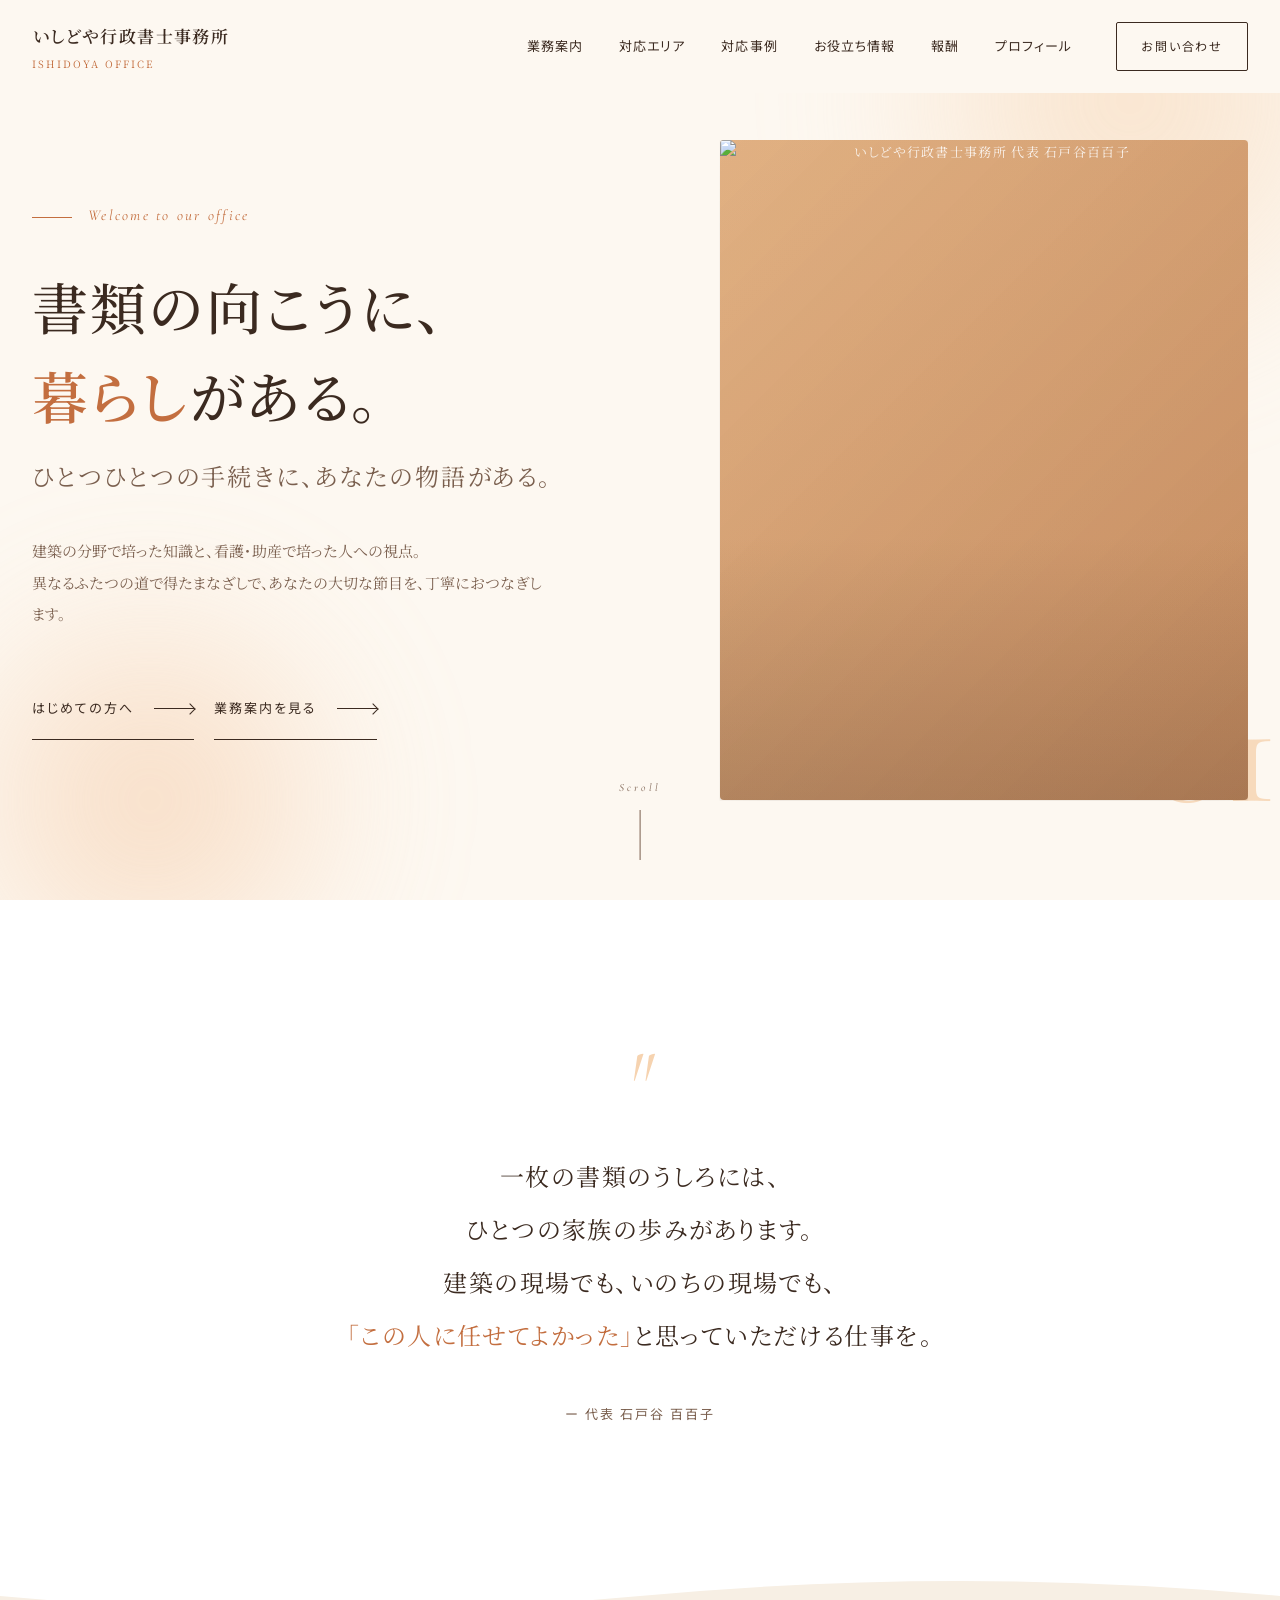
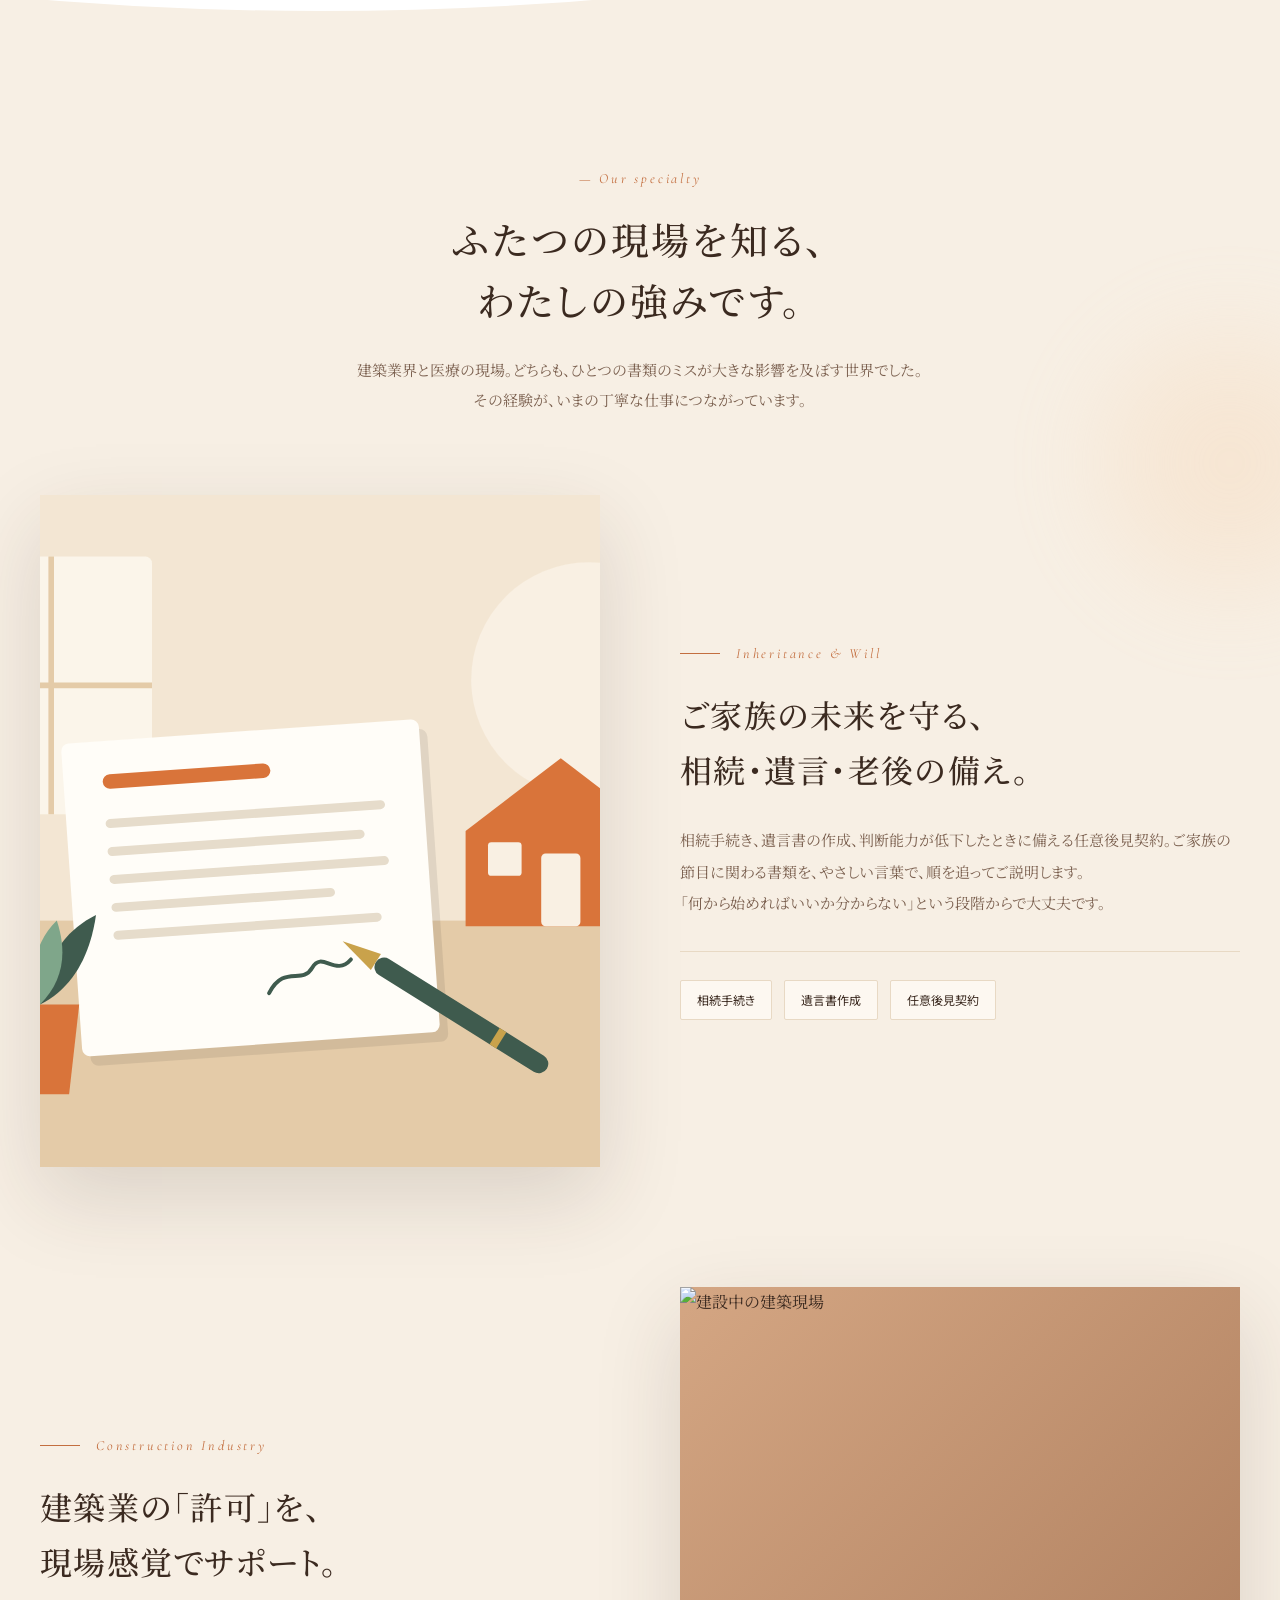
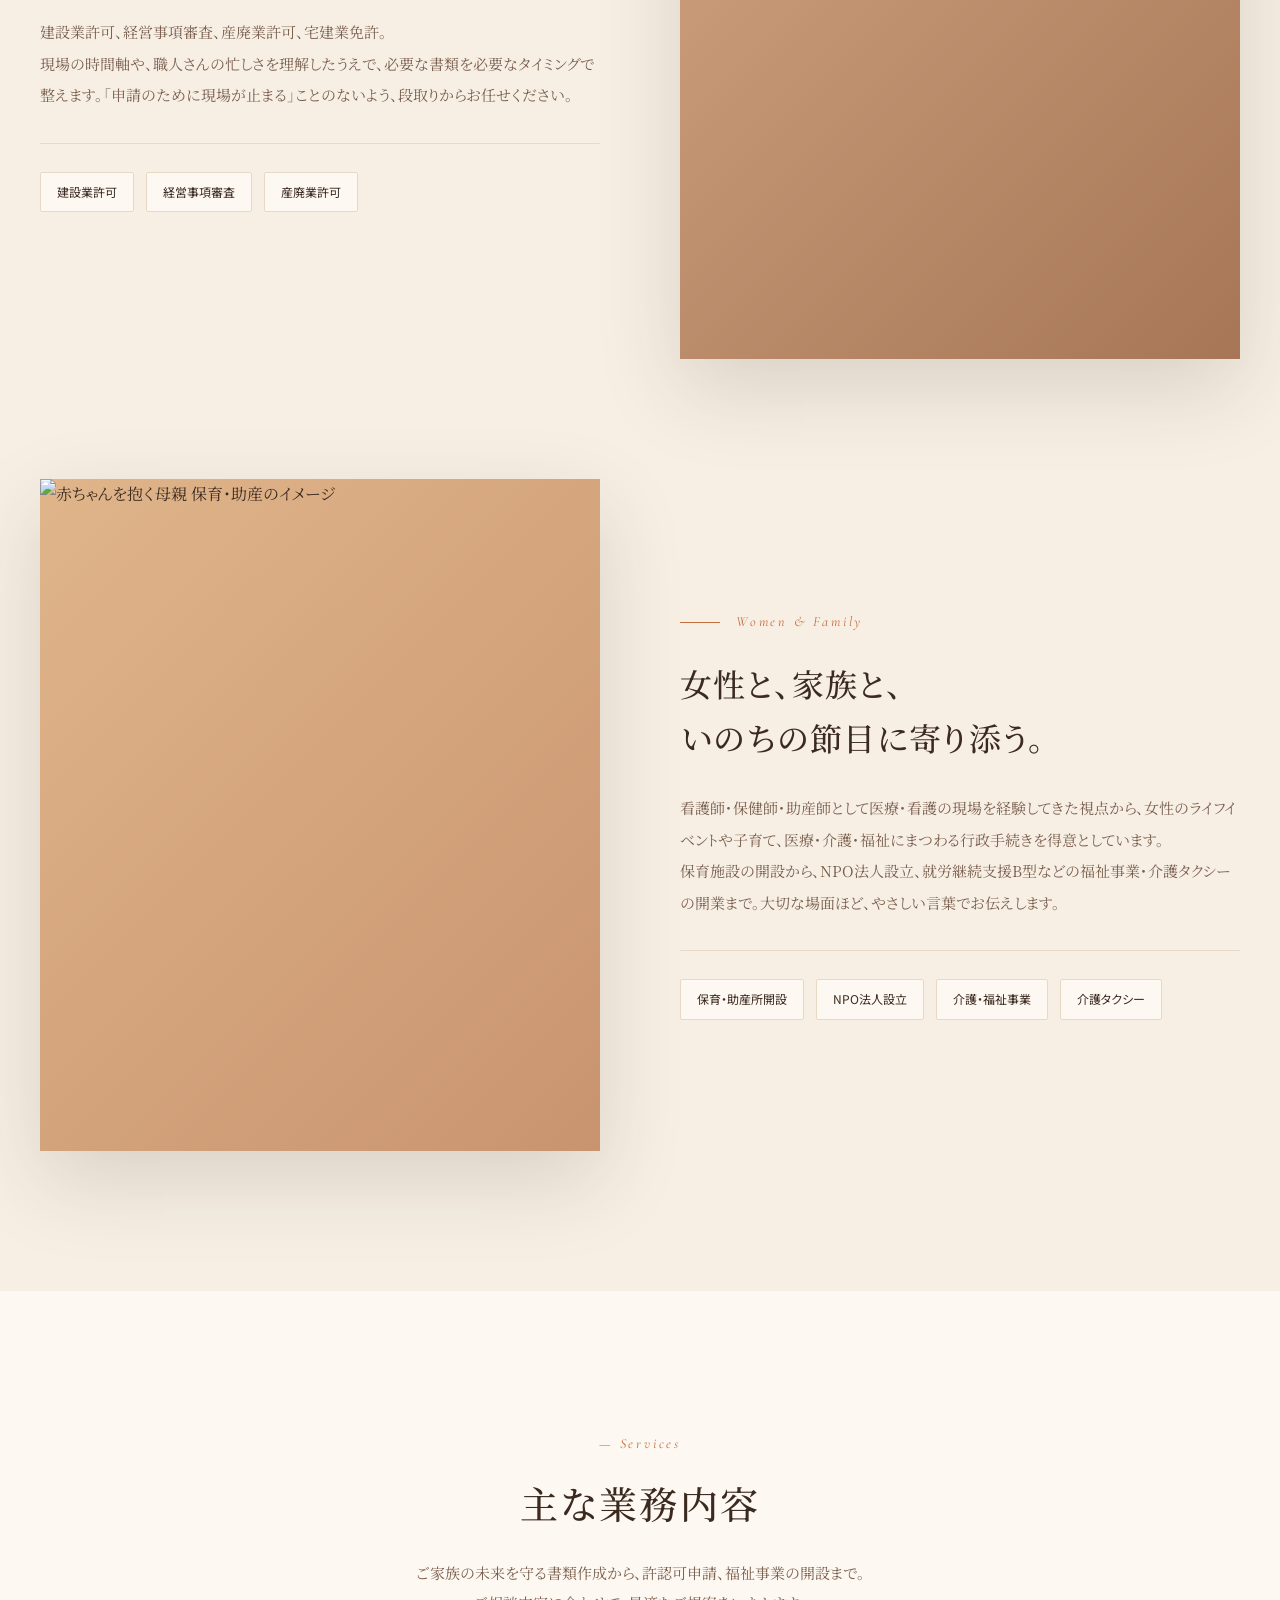
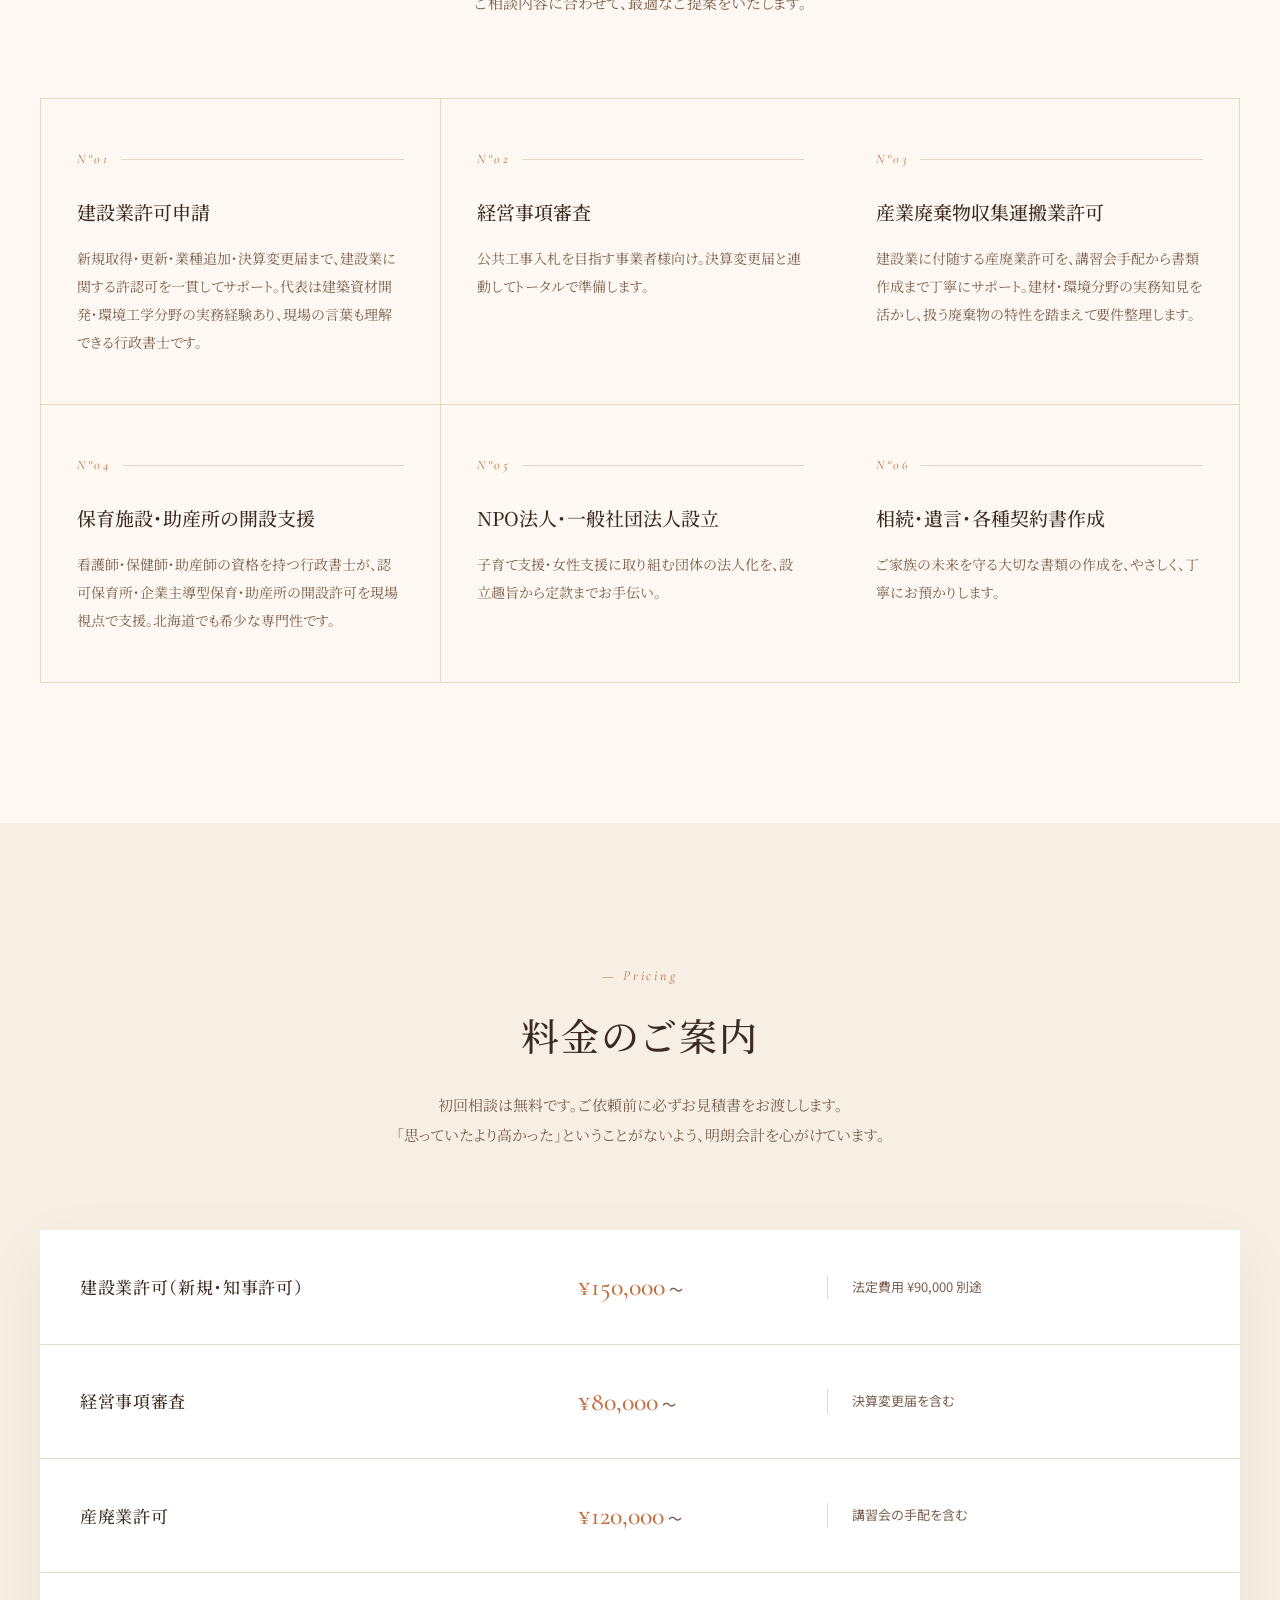
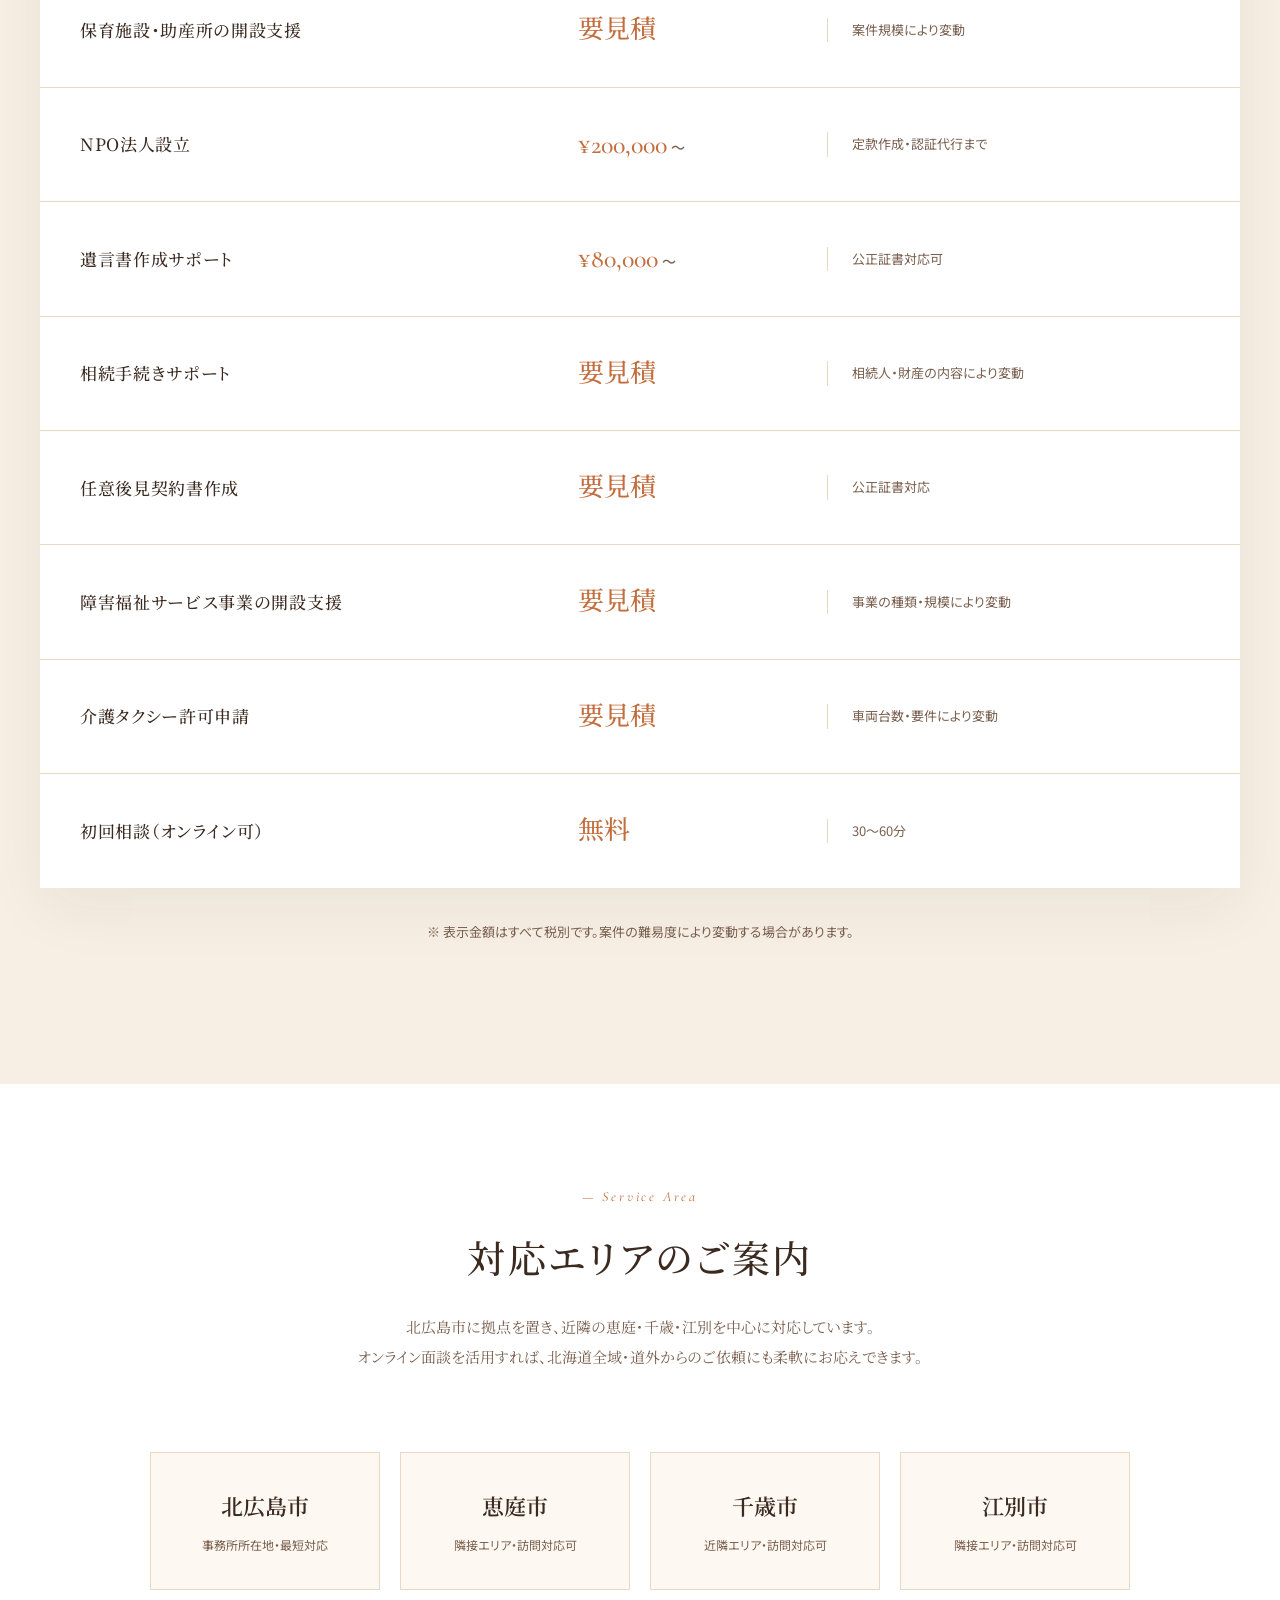
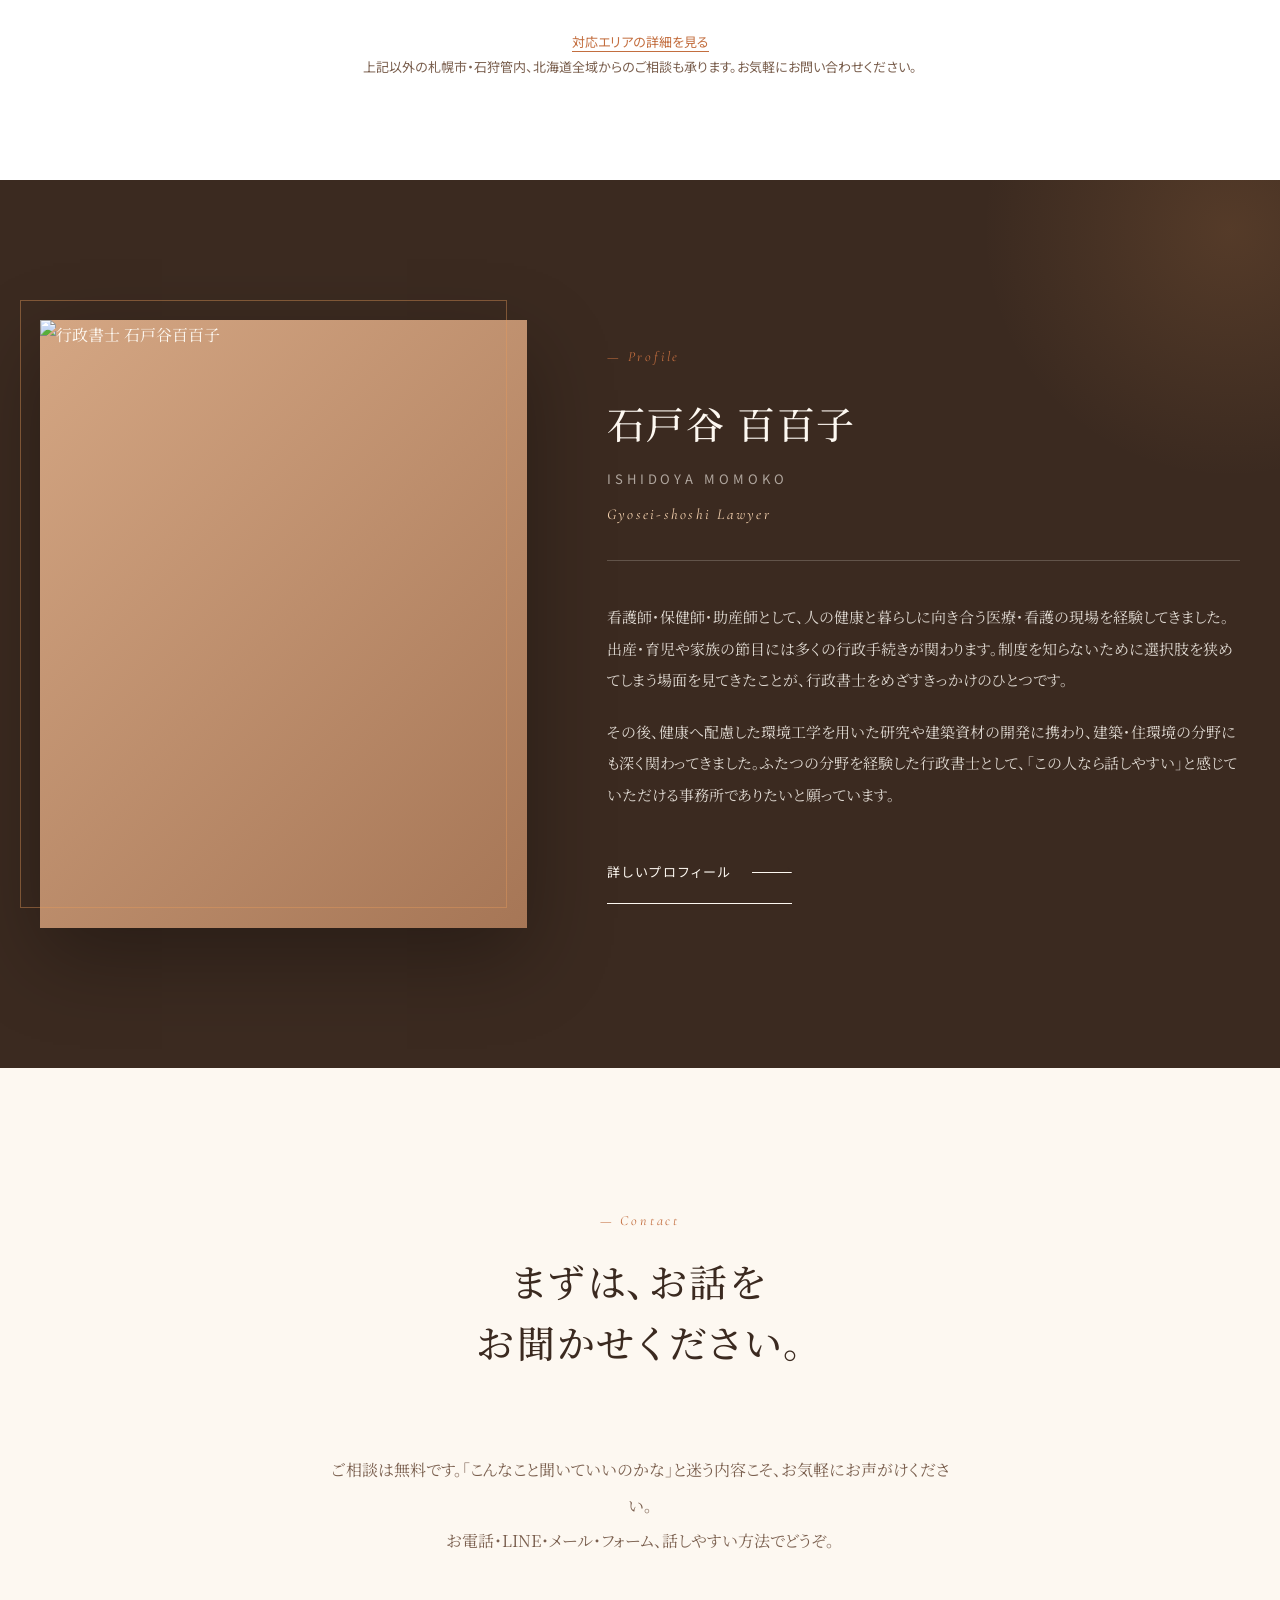
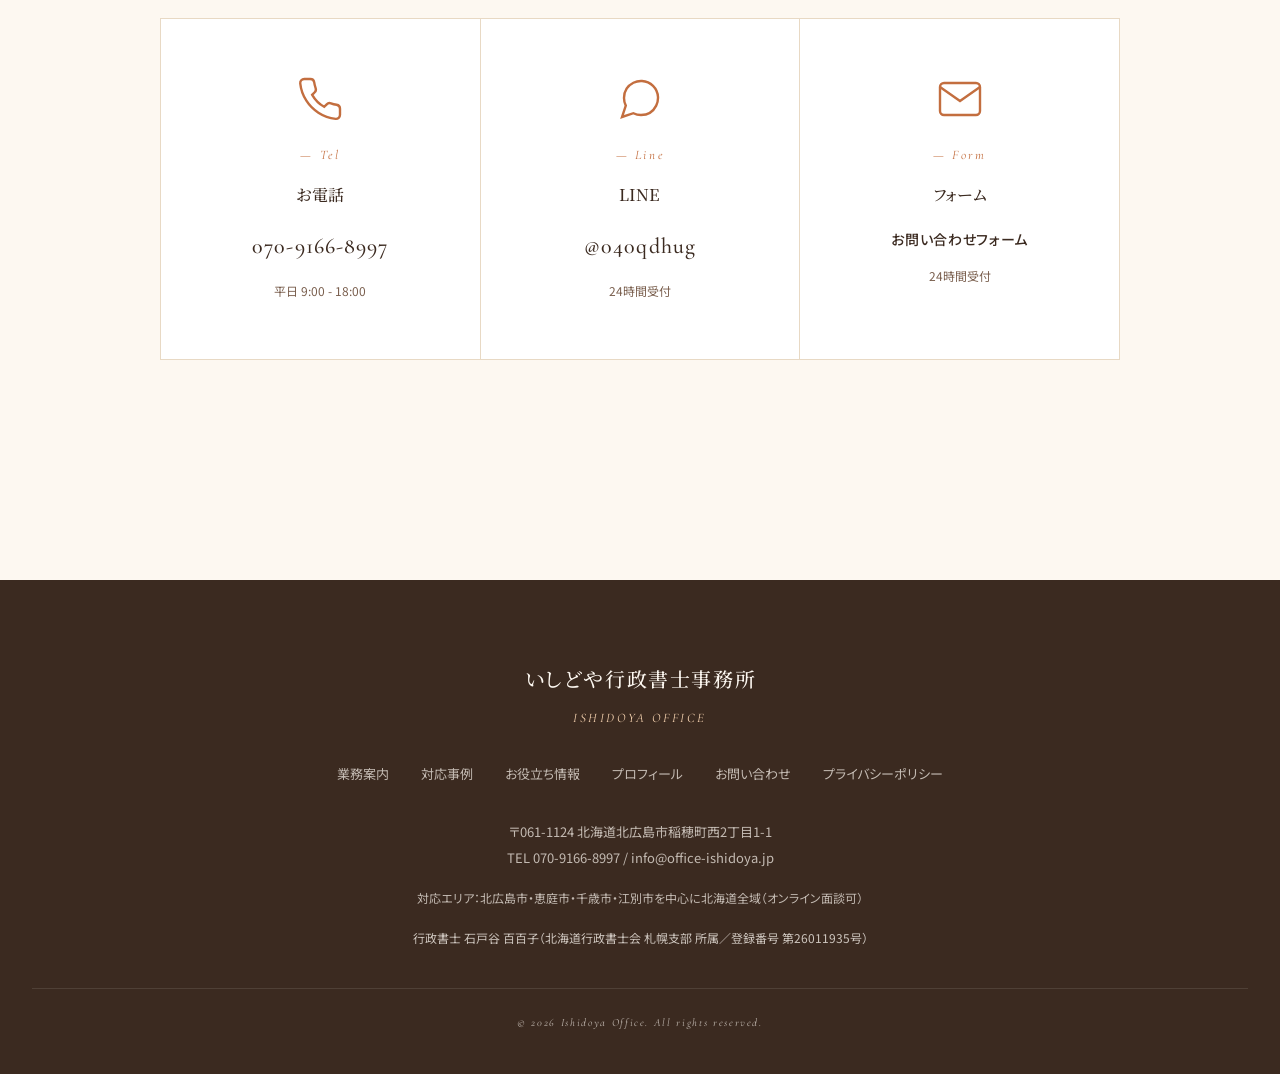
==== commit a1a1ff4f: "相続・遺言の欄にサンプル画像を追加 Co-Authored-By: Claude Sonnet 5.5 <noreply@anthropic.com>" ====
--- a/index.html
+++ b/index.html
@@ -9,7 +9,7 @@
 一枚の書類のうしろには、<br>
 ひとつの家族の歩みがあります。<br>
 建築の現場でも、いのちの現場でも、<br> <span style="color: var(--orange-deep);">「この人に任せてよかった」</span>と思っていただける仕事を。
-</p> <p class="message-sign fade-up delay-2 in">ー 代表 石戸谷 百百子</p> </div> </section> <div class="wave-divider" style="background: #ffffff;"> <svg viewBox="0 0 1200 60" preserveAspectRatio="none" aria-hidden="true"> <path d="M0,30 Q300,60 600,30 T1200,30 L1200,60 L0,60 Z" fill="#F7EFE4"></path> </svg> </div>  <section class="pillars" id="pillars" aria-label="専門分野"> <div class="section-inner"> <div class="section-head center fade-up in"> <span class="section-en">— Our specialty</span> <h2 class="section-title">ふたつの現場を知る、<br>わたしの強みです。</h2> <p class="section-desc">建築業界と医療の現場。どちらも、ひとつの書類のミスが大きな影響を及ぼす世界でした。<br>その経験が、いまの丁寧な仕事につながっています。</p> </div> <div class="pillar-list"> <article class="pillar-item"> <div class="pillar-visual fade-up in"> <div style="aspect-ratio:4/3;background:linear-gradient(135deg,#F7EFE4,#EBD9C2);display:flex;align-items:center;justify-content:center;color:#a08868;font-size:13px;letter-spacing:.1em;border-radius:inherit">写真は差し替え予定</div> </div> <div class="fade-up delay-1 in"> <div class="pillar-subtitle en">Inheritance &amp; Will</div> <h3>ご家族の未来を守る、<br>相続・遺言・老後の備え。</h3> <p class="pillar-body"> 相続手続き、遺言書の作成、判断能力が低下したときに備える任意後見契約。ご家族の節目に関わる書類を、やさしい言葉で、順を追ってご説明します。<br> 「何から始めればいいか分からない」という段階からで大丈夫です。 </p> <div class="pillar-tags"> <a href="https://office-ishidoya.jp/services/inheritance/" class="pillar-tag">相続手続き</a> <a href="https://office-ishidoya.jp/services/inheritance/" class="pillar-tag">遺言書作成</a> <a href="https://office-ishidoya.jp/services/inheritance/" class="pillar-tag">任意後見契約</a> </div> </div> </article> <article class="pillar-item"> <div class="pillar-visual fade-up in"> <img src="https://office-ishidoya.jp/_astro/construction-site.DVRuu55I_Z2wTPar.webp" srcset="https://office-ishidoya.jp/_astro/construction-site.DVRuu55I_oFnJS.webp 420w, https://office-ishidoya.jp/_astro/construction-site.DVRuu55I_Z1GmnE5.webp 840w" alt="建設中の建築現場" sizes="(max-width: 900px) 90vw, 45vw" loading="lazy" decoding="async" fetchpriority="auto" width="1600" height="1199" class="photo-fill"> </div> <div class="fade-up delay-1 in"> <div class="pillar-subtitle en">Construction Industry</div> <h3>建築業の「許可」を、<br>現場感覚でサポート。</h3> <p class="pillar-body">
+</p> <p class="message-sign fade-up delay-2 in">ー 代表 石戸谷 百百子</p> </div> </section> <div class="wave-divider" style="background: #ffffff;"> <svg viewBox="0 0 1200 60" preserveAspectRatio="none" aria-hidden="true"> <path d="M0,30 Q300,60 600,30 T1200,30 L1200,60 L0,60 Z" fill="#F7EFE4"></path> </svg> </div>  <section class="pillars" id="pillars" aria-label="専門分野"> <div class="section-inner"> <div class="section-head center fade-up in"> <span class="section-en">— Our specialty</span> <h2 class="section-title">ふたつの現場を知る、<br>わたしの強みです。</h2> <p class="section-desc">建築業界と医療の現場。どちらも、ひとつの書類のミスが大きな影響を及ぼす世界でした。<br>その経験が、いまの丁寧な仕事につながっています。</p> </div> <div class="pillar-list"> <article class="pillar-item"> <div class="pillar-visual fade-up in"> <img src="sample-inheritance.svg" alt="遺言書と万年筆、観葉植物の机上のイメージ（サンプル画像）" loading="lazy" width="1600" height="1200" class="photo-fill"> </div> <div class="fade-up delay-1 in"> <div class="pillar-subtitle en">Inheritance &amp; Will</div> <h3>ご家族の未来を守る、<br>相続・遺言・老後の備え。</h3> <p class="pillar-body"> 相続手続き、遺言書の作成、判断能力が低下したときに備える任意後見契約。ご家族の節目に関わる書類を、やさしい言葉で、順を追ってご説明します。<br> 「何から始めればいいか分からない」という段階からで大丈夫です。 </p> <div class="pillar-tags"> <a href="https://office-ishidoya.jp/services/inheritance/" class="pillar-tag">相続手続き</a> <a href="https://office-ishidoya.jp/services/inheritance/" class="pillar-tag">遺言書作成</a> <a href="https://office-ishidoya.jp/services/inheritance/" class="pillar-tag">任意後見契約</a> </div> </div> </article> <article class="pillar-item"> <div class="pillar-visual fade-up in"> <img src="https://office-ishidoya.jp/_astro/construction-site.DVRuu55I_Z2wTPar.webp" srcset="https://office-ishidoya.jp/_astro/construction-site.DVRuu55I_oFnJS.webp 420w, https://office-ishidoya.jp/_astro/construction-site.DVRuu55I_Z1GmnE5.webp 840w" alt="建設中の建築現場" sizes="(max-width: 900px) 90vw, 45vw" loading="lazy" decoding="async" fetchpriority="auto" width="1600" height="1199" class="photo-fill"> </div> <div class="fade-up delay-1 in"> <div class="pillar-subtitle en">Construction Industry</div> <h3>建築業の「許可」を、<br>現場感覚でサポート。</h3> <p class="pillar-body">
 建設業許可、経営事項審査、産廃業許可、宅建業免許。<br>
 現場の時間軸や、職人さんの忙しさを理解したうえで、必要な書類を必要なタイミングで整えます。「申請のために現場が止まる」ことのないよう、段取りからお任せください。
 </p> <div class="pillar-tags"> <a href="https://office-ishidoya.jp/services/construction/" class="pillar-tag">建設業許可</a> <a href="https://office-ishidoya.jp/services/keishin/" class="pillar-tag">経営事項審査</a> <a href="https://office-ishidoya.jp/services/sanpai/" class="pillar-tag">産廃業許可</a> </div> </div> </article> <article class="pillar-item"> <div class="pillar-visual pillar-visual-2 fade-up in"> <img src="https://office-ishidoya.jp/_astro/childcare-family.wb3W0lWc_Z1aistI.webp" srcset="https://office-ishidoya.jp/_astro/childcare-family.wb3W0lWc_1Pi3lc.webp 420w, https://office-ishidoya.jp/_astro/childcare-family.wb3W0lWc_Zsmtwo.webp 840w" alt="赤ちゃんを抱く母親 保育・助産のイメージ" sizes="(max-width: 900px) 90vw, 45vw" loading="lazy" decoding="async" fetchpriority="auto" width="1600" height="1066" class="photo-fill"> </div> <div class="fade-up delay-1 in"> <div class="pillar-subtitle en">Women &amp; Family</div> <h3>女性と、家族と、<br>いのちの節目に寄り添う。</h3> <p class="pillar-body">
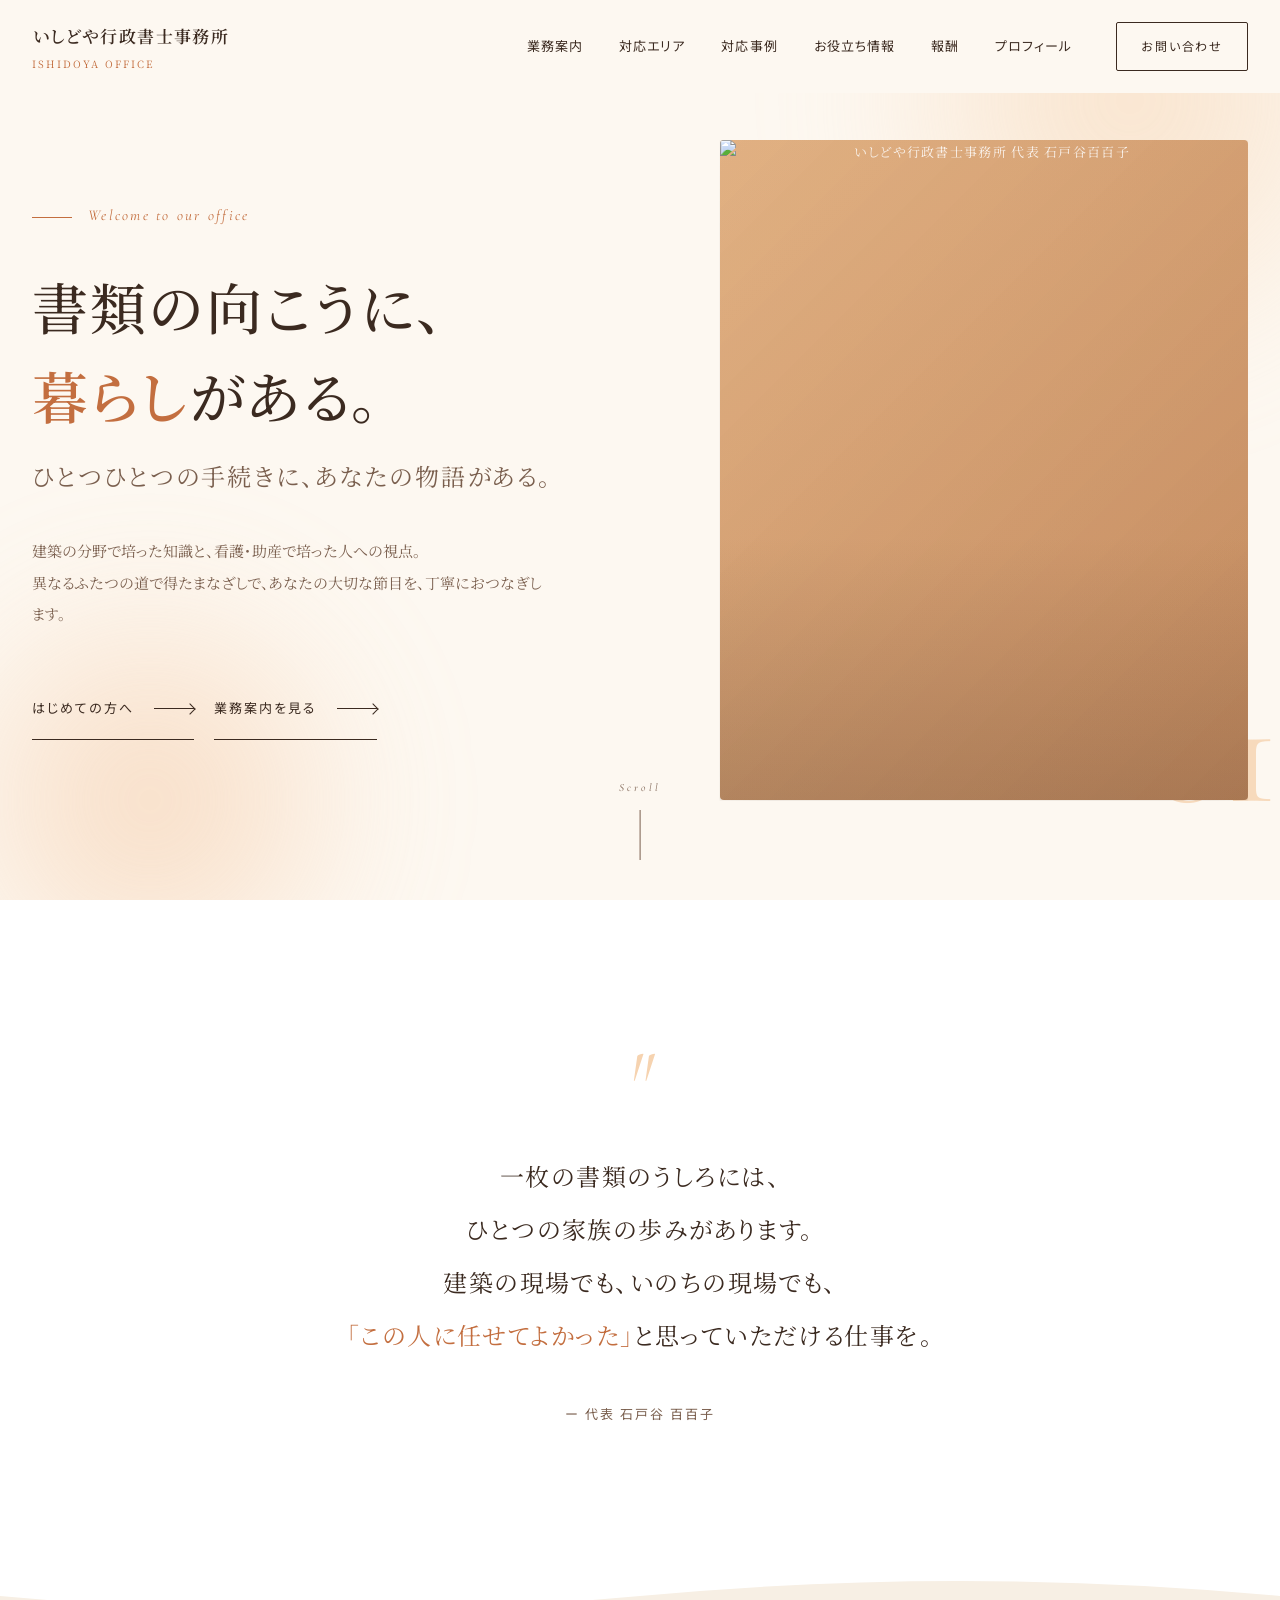
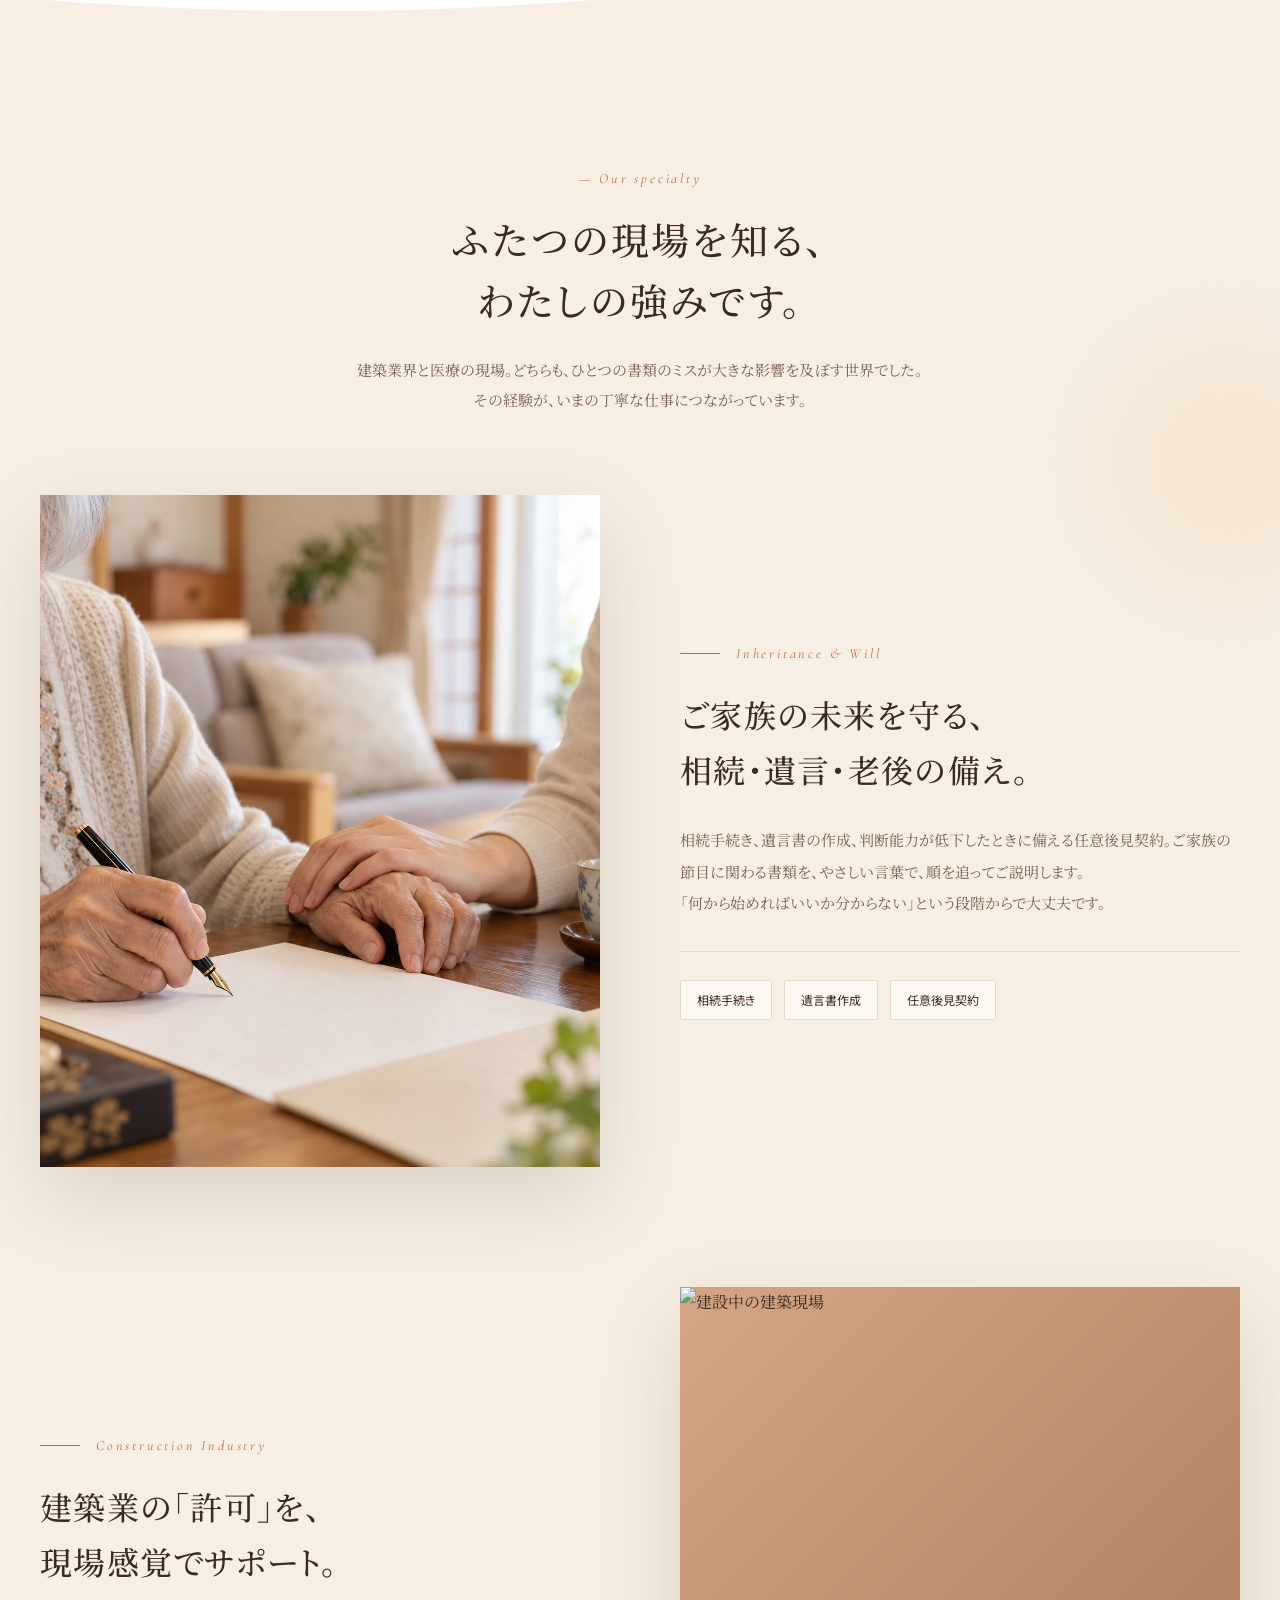
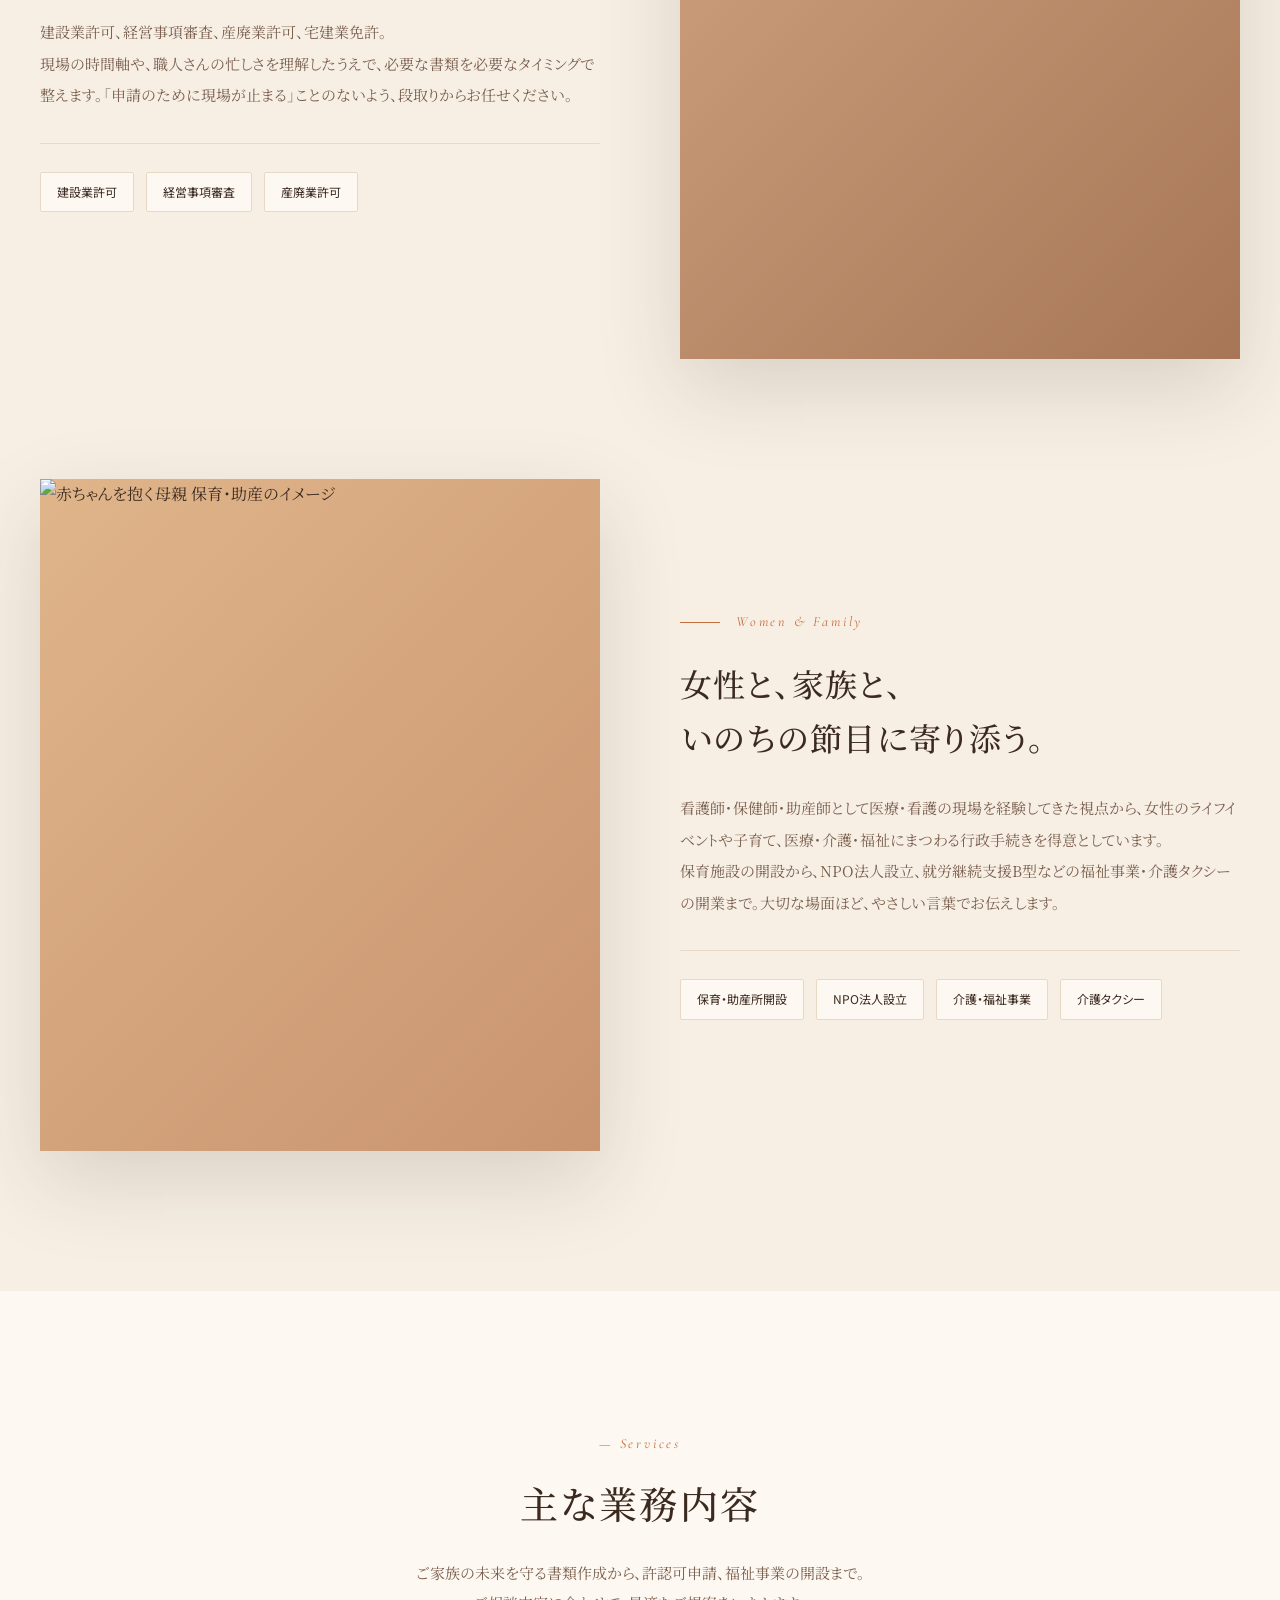
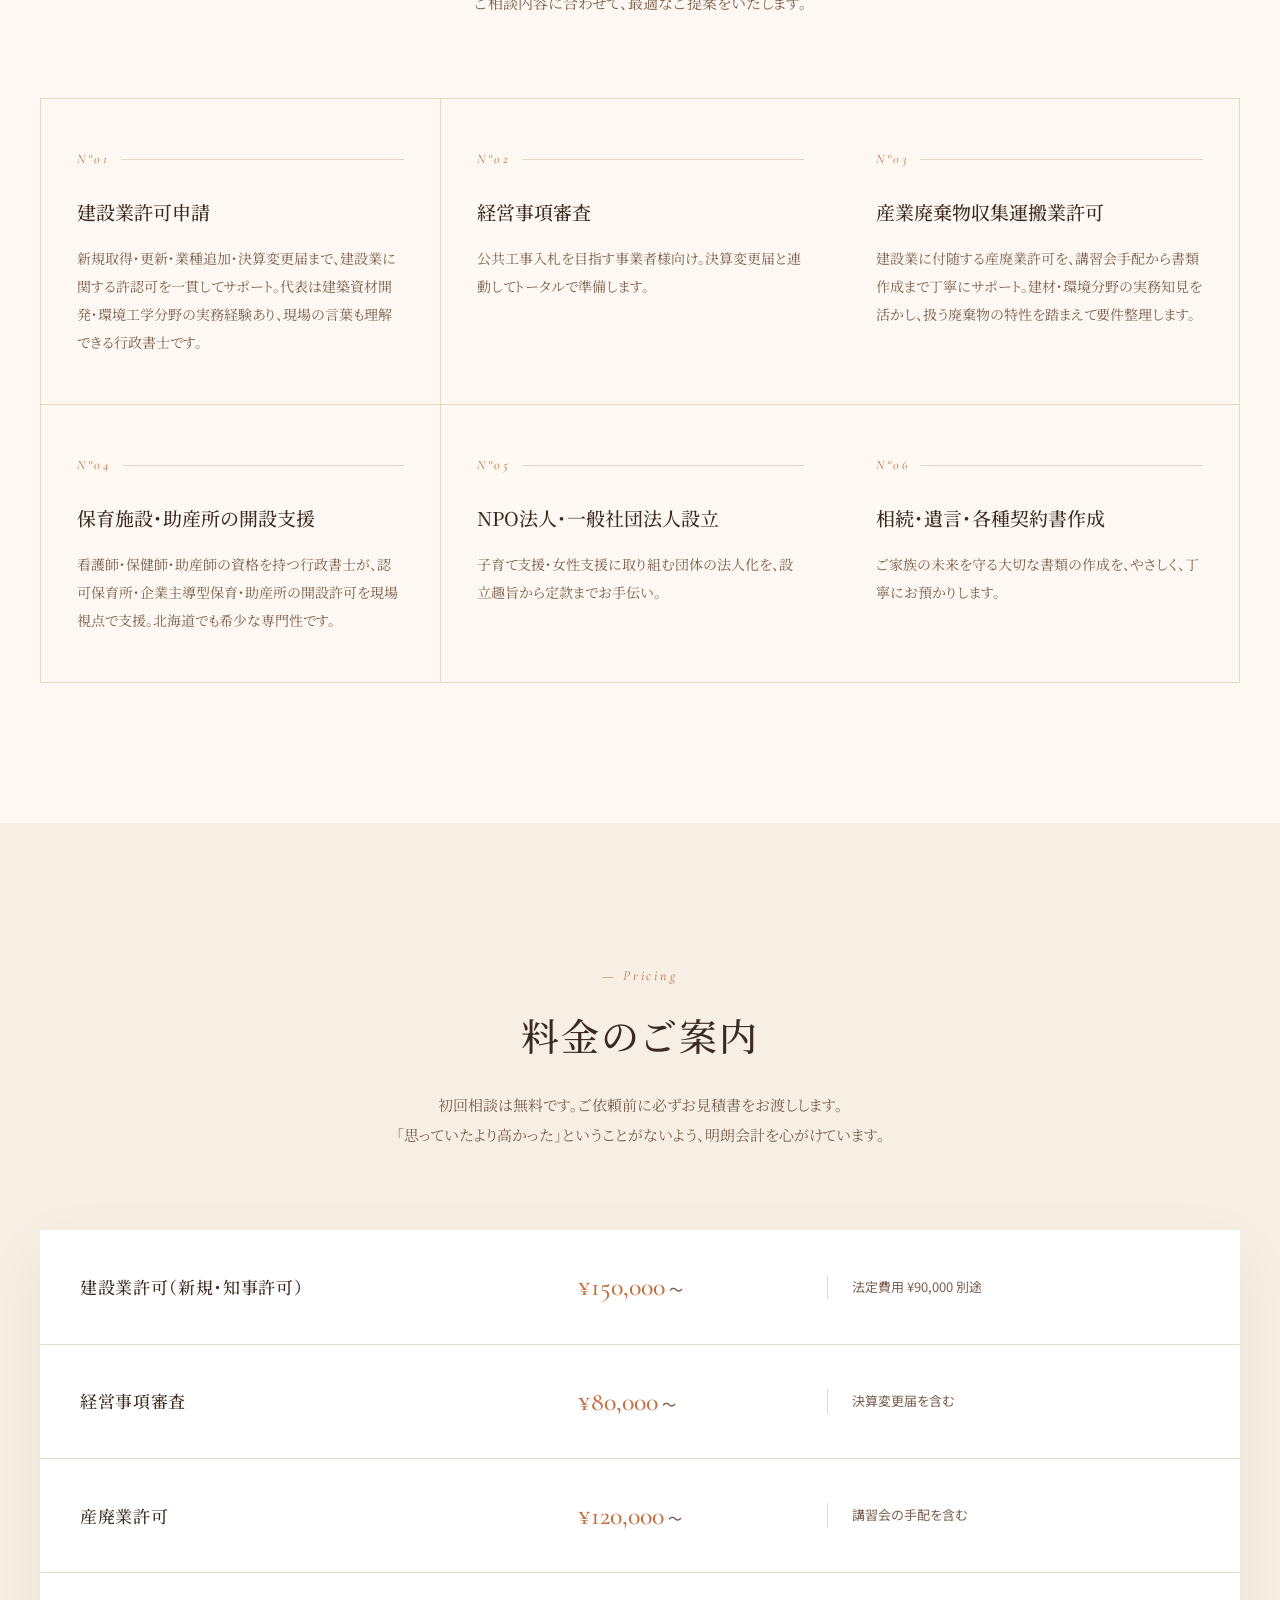
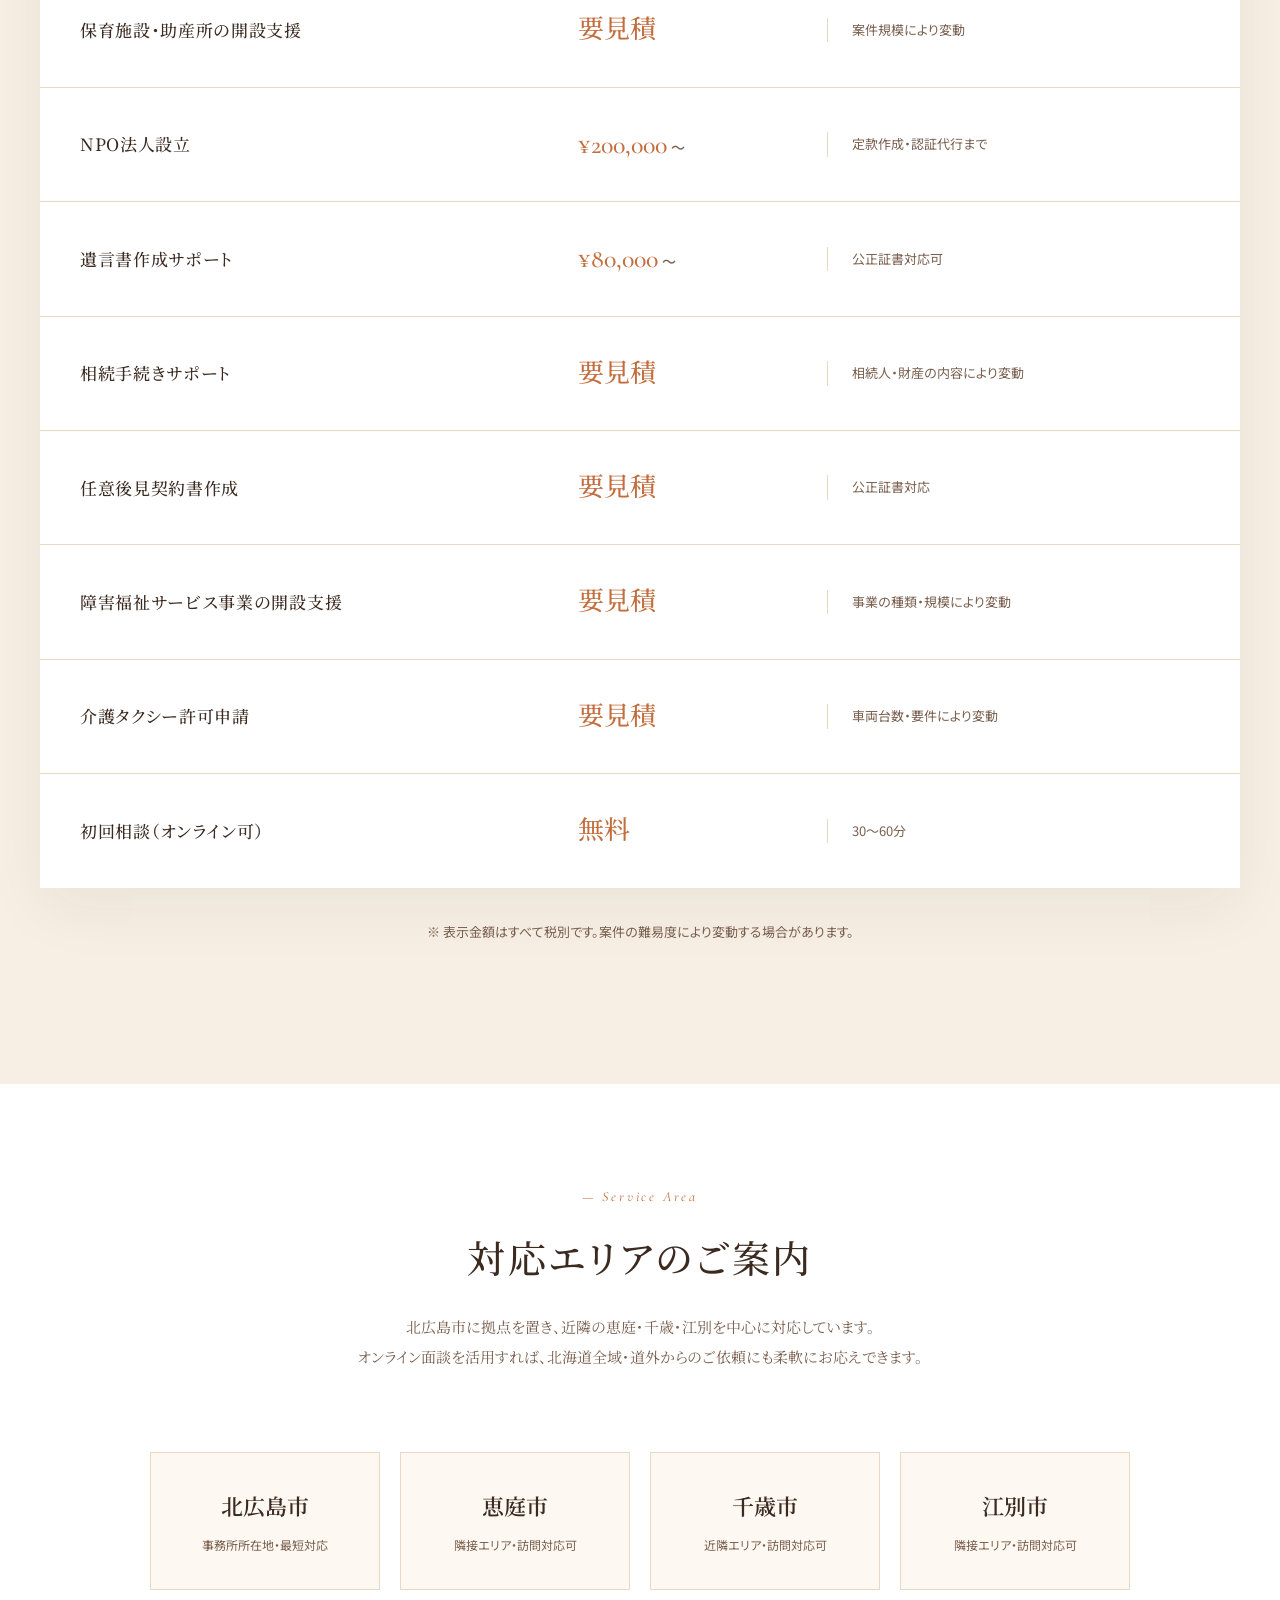
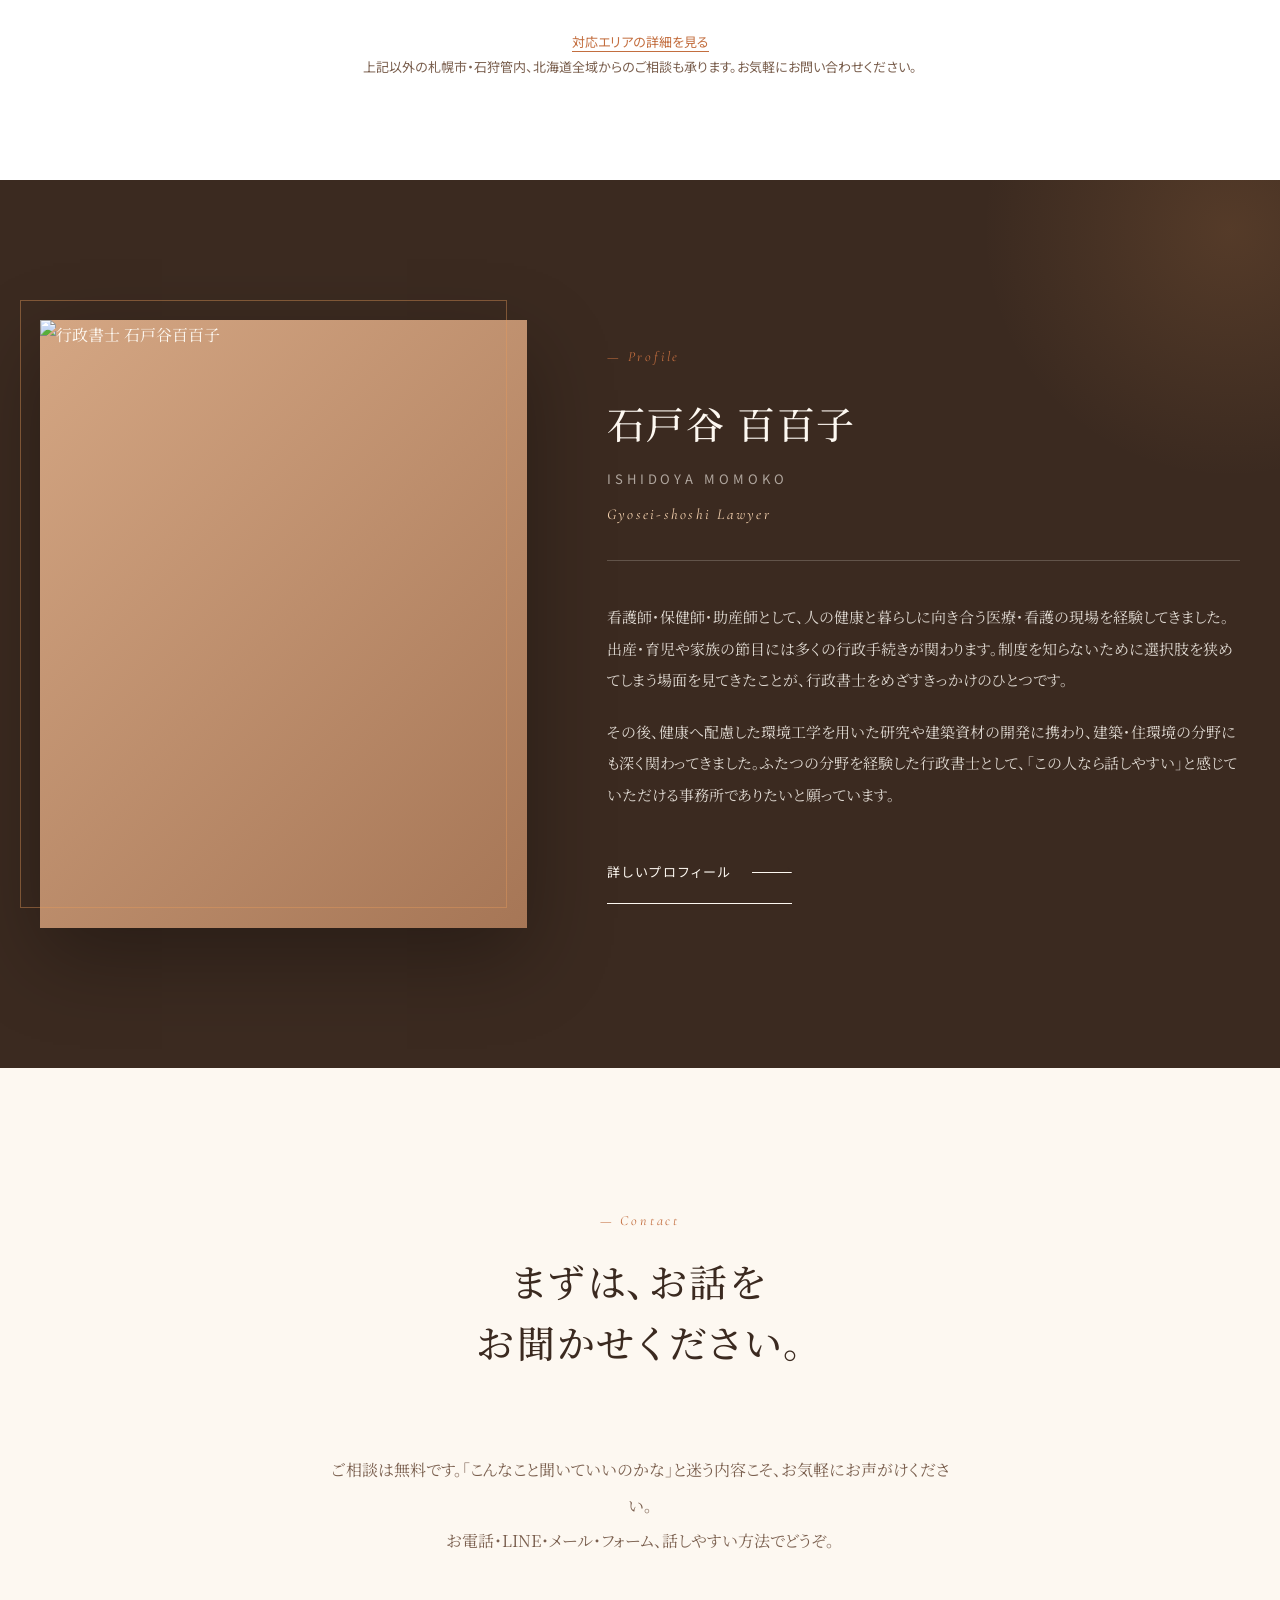
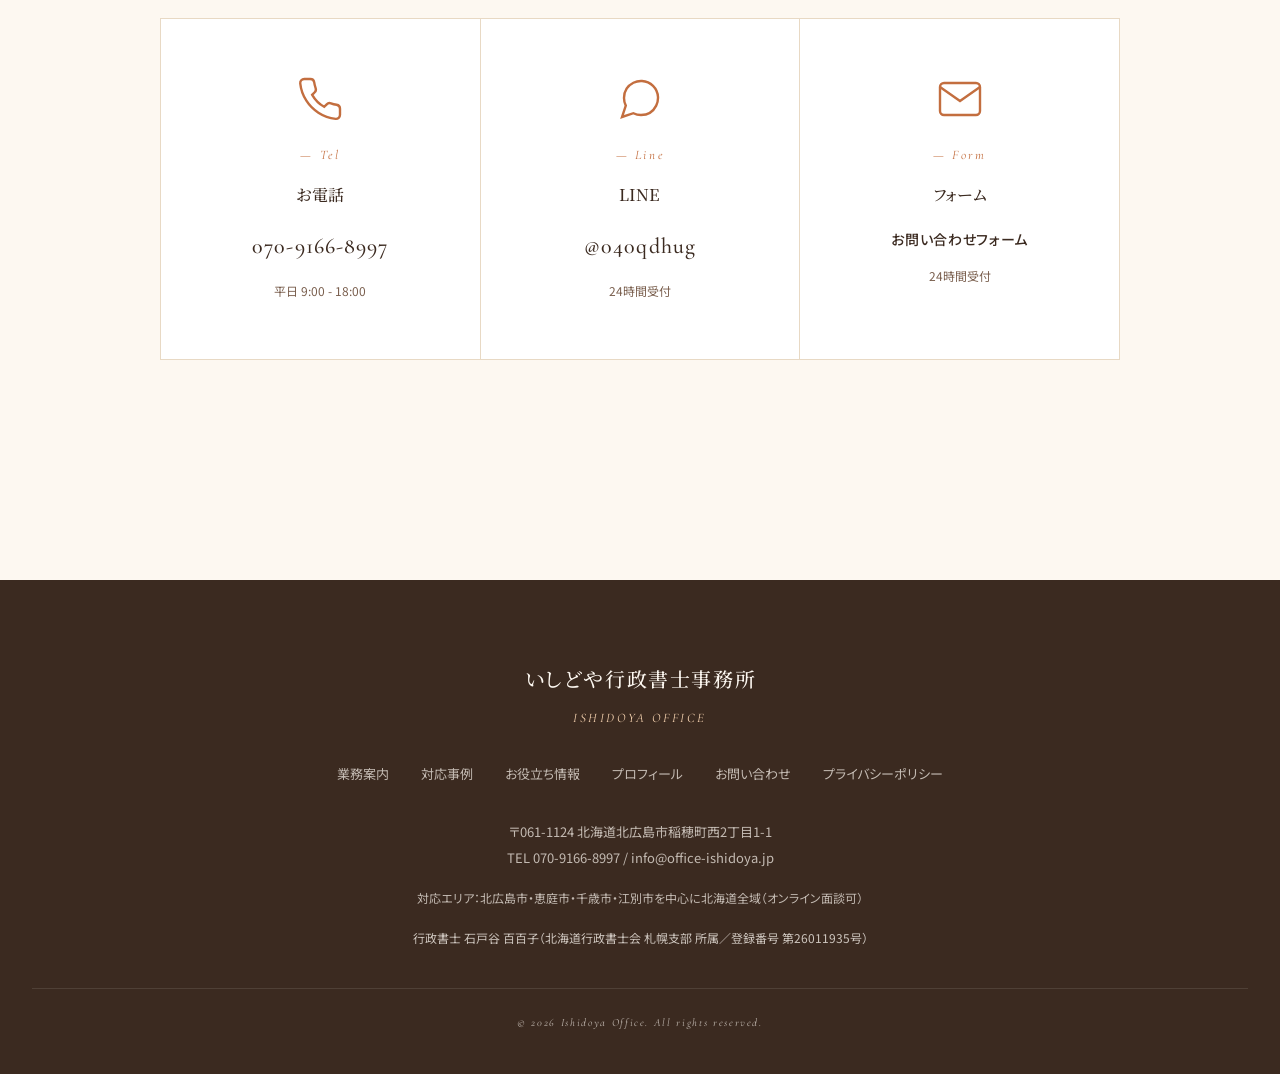
==== commit 0fbfd895: "相続・遺言の欄の画像を生成画像に差し替え Co-Authored-By: Claude Sonnet 5.5 <noreply@anthropic.com>" ====
--- a/index.html
+++ b/index.html
@@ -9,7 +9,7 @@
 一枚の書類のうしろには、<br>
 ひとつの家族の歩みがあります。<br>
 建築の現場でも、いのちの現場でも、<br> <span style="color: var(--orange-deep);">「この人に任せてよかった」</span>と思っていただける仕事を。
-</p> <p class="message-sign fade-up delay-2 in">ー 代表 石戸谷 百百子</p> </div> </section> <div class="wave-divider" style="background: #ffffff;"> <svg viewBox="0 0 1200 60" preserveAspectRatio="none" aria-hidden="true"> <path d="M0,30 Q300,60 600,30 T1200,30 L1200,60 L0,60 Z" fill="#F7EFE4"></path> </svg> </div>  <section class="pillars" id="pillars" aria-label="専門分野"> <div class="section-inner"> <div class="section-head center fade-up in"> <span class="section-en">— Our specialty</span> <h2 class="section-title">ふたつの現場を知る、<br>わたしの強みです。</h2> <p class="section-desc">建築業界と医療の現場。どちらも、ひとつの書類のミスが大きな影響を及ぼす世界でした。<br>その経験が、いまの丁寧な仕事につながっています。</p> </div> <div class="pillar-list"> <article class="pillar-item"> <div class="pillar-visual fade-up in"> <img src="sample-inheritance.svg" alt="遺言書と万年筆、観葉植物の机上のイメージ（サンプル画像）" loading="lazy" width="1600" height="1200" class="photo-fill"> </div> <div class="fade-up delay-1 in"> <div class="pillar-subtitle en">Inheritance &amp; Will</div> <h3>ご家族の未来を守る、<br>相続・遺言・老後の備え。</h3> <p class="pillar-body"> 相続手続き、遺言書の作成、判断能力が低下したときに備える任意後見契約。ご家族の節目に関わる書類を、やさしい言葉で、順を追ってご説明します。<br> 「何から始めればいいか分からない」という段階からで大丈夫です。 </p> <div class="pillar-tags"> <a href="https://office-ishidoya.jp/services/inheritance/" class="pillar-tag">相続手続き</a> <a href="https://office-ishidoya.jp/services/inheritance/" class="pillar-tag">遺言書作成</a> <a href="https://office-ishidoya.jp/services/inheritance/" class="pillar-tag">任意後見契約</a> </div> </div> </article> <article class="pillar-item"> <div class="pillar-visual fade-up in"> <img src="https://office-ishidoya.jp/_astro/construction-site.DVRuu55I_Z2wTPar.webp" srcset="https://office-ishidoya.jp/_astro/construction-site.DVRuu55I_oFnJS.webp 420w, https://office-ishidoya.jp/_astro/construction-site.DVRuu55I_Z1GmnE5.webp 840w" alt="建設中の建築現場" sizes="(max-width: 900px) 90vw, 45vw" loading="lazy" decoding="async" fetchpriority="auto" width="1600" height="1199" class="photo-fill"> </div> <div class="fade-up delay-1 in"> <div class="pillar-subtitle en">Construction Industry</div> <h3>建築業の「許可」を、<br>現場感覚でサポート。</h3> <p class="pillar-body">
+</p> <p class="message-sign fade-up delay-2 in">ー 代表 石戸谷 百百子</p> </div> </section> <div class="wave-divider" style="background: #ffffff;"> <svg viewBox="0 0 1200 60" preserveAspectRatio="none" aria-hidden="true"> <path d="M0,30 Q300,60 600,30 T1200,30 L1200,60 L0,60 Z" fill="#F7EFE4"></path> </svg> </div>  <section class="pillars" id="pillars" aria-label="専門分野"> <div class="section-inner"> <div class="section-head center fade-up in"> <span class="section-en">— Our specialty</span> <h2 class="section-title">ふたつの現場を知る、<br>わたしの強みです。</h2> <p class="section-desc">建築業界と医療の現場。どちらも、ひとつの書類のミスが大きな影響を及ぼす世界でした。<br>その経験が、いまの丁寧な仕事につながっています。</p> </div> <div class="pillar-list"> <article class="pillar-item"> <div class="pillar-visual fade-up in"> <img src="inheritance.jpg" alt="遺言書に記入する高齢の方の手と、寄り添う家族の手" loading="lazy" width="1086" height="1448" class="photo-fill"> </div> <div class="fade-up delay-1 in"> <div class="pillar-subtitle en">Inheritance &amp; Will</div> <h3>ご家族の未来を守る、<br>相続・遺言・老後の備え。</h3> <p class="pillar-body"> 相続手続き、遺言書の作成、判断能力が低下したときに備える任意後見契約。ご家族の節目に関わる書類を、やさしい言葉で、順を追ってご説明します。<br> 「何から始めればいいか分からない」という段階からで大丈夫です。 </p> <div class="pillar-tags"> <a href="https://office-ishidoya.jp/services/inheritance/" class="pillar-tag">相続手続き</a> <a href="https://office-ishidoya.jp/services/inheritance/" class="pillar-tag">遺言書作成</a> <a href="https://office-ishidoya.jp/services/inheritance/" class="pillar-tag">任意後見契約</a> </div> </div> </article> <article class="pillar-item"> <div class="pillar-visual fade-up in"> <img src="https://office-ishidoya.jp/_astro/construction-site.DVRuu55I_Z2wTPar.webp" srcset="https://office-ishidoya.jp/_astro/construction-site.DVRuu55I_oFnJS.webp 420w, https://office-ishidoya.jp/_astro/construction-site.DVRuu55I_Z1GmnE5.webp 840w" alt="建設中の建築現場" sizes="(max-width: 900px) 90vw, 45vw" loading="lazy" decoding="async" fetchpriority="auto" width="1600" height="1199" class="photo-fill"> </div> <div class="fade-up delay-1 in"> <div class="pillar-subtitle en">Construction Industry</div> <h3>建築業の「許可」を、<br>現場感覚でサポート。</h3> <p class="pillar-body">
 建設業許可、経営事項審査、産廃業許可、宅建業免許。<br>
 現場の時間軸や、職人さんの忙しさを理解したうえで、必要な書類を必要なタイミングで整えます。「申請のために現場が止まる」ことのないよう、段取りからお任せください。
 </p> <div class="pillar-tags"> <a href="https://office-ishidoya.jp/services/construction/" class="pillar-tag">建設業許可</a> <a href="https://office-ishidoya.jp/services/keishin/" class="pillar-tag">経営事項審査</a> <a href="https://office-ishidoya.jp/services/sanpai/" class="pillar-tag">産廃業許可</a> </div> </div> </article> <article class="pillar-item"> <div class="pillar-visual pillar-visual-2 fade-up in"> <img src="https://office-ishidoya.jp/_astro/childcare-family.wb3W0lWc_Z1aistI.webp" srcset="https://office-ishidoya.jp/_astro/childcare-family.wb3W0lWc_1Pi3lc.webp 420w, https://office-ishidoya.jp/_astro/childcare-family.wb3W0lWc_Zsmtwo.webp 840w" alt="赤ちゃんを抱く母親 保育・助産のイメージ" sizes="(max-width: 900px) 90vw, 45vw" loading="lazy" decoding="async" fetchpriority="auto" width="1600" height="1066" class="photo-fill"> </div> <div class="fade-up delay-1 in"> <div class="pillar-subtitle en">Women &amp; Family</div> <h3>女性と、家族と、<br>いのちの節目に寄り添う。</h3> <p class="pillar-body">
